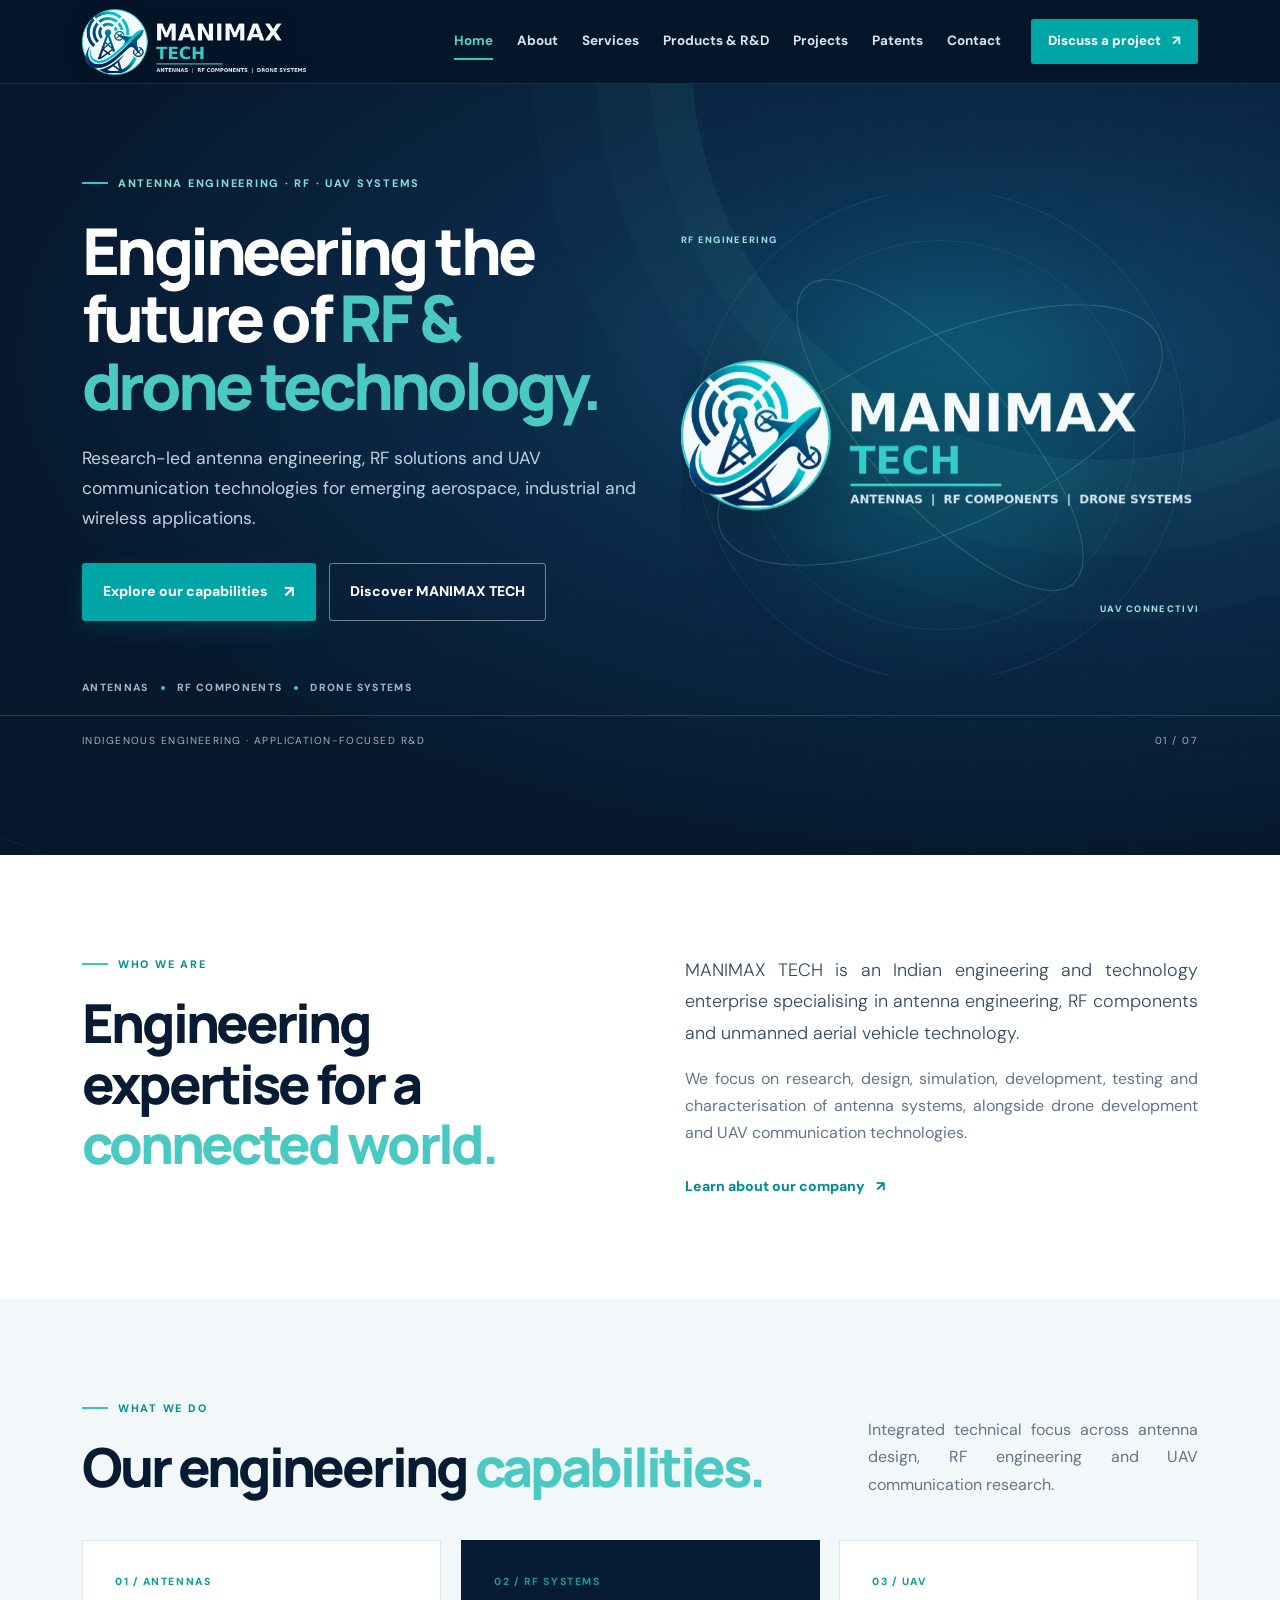
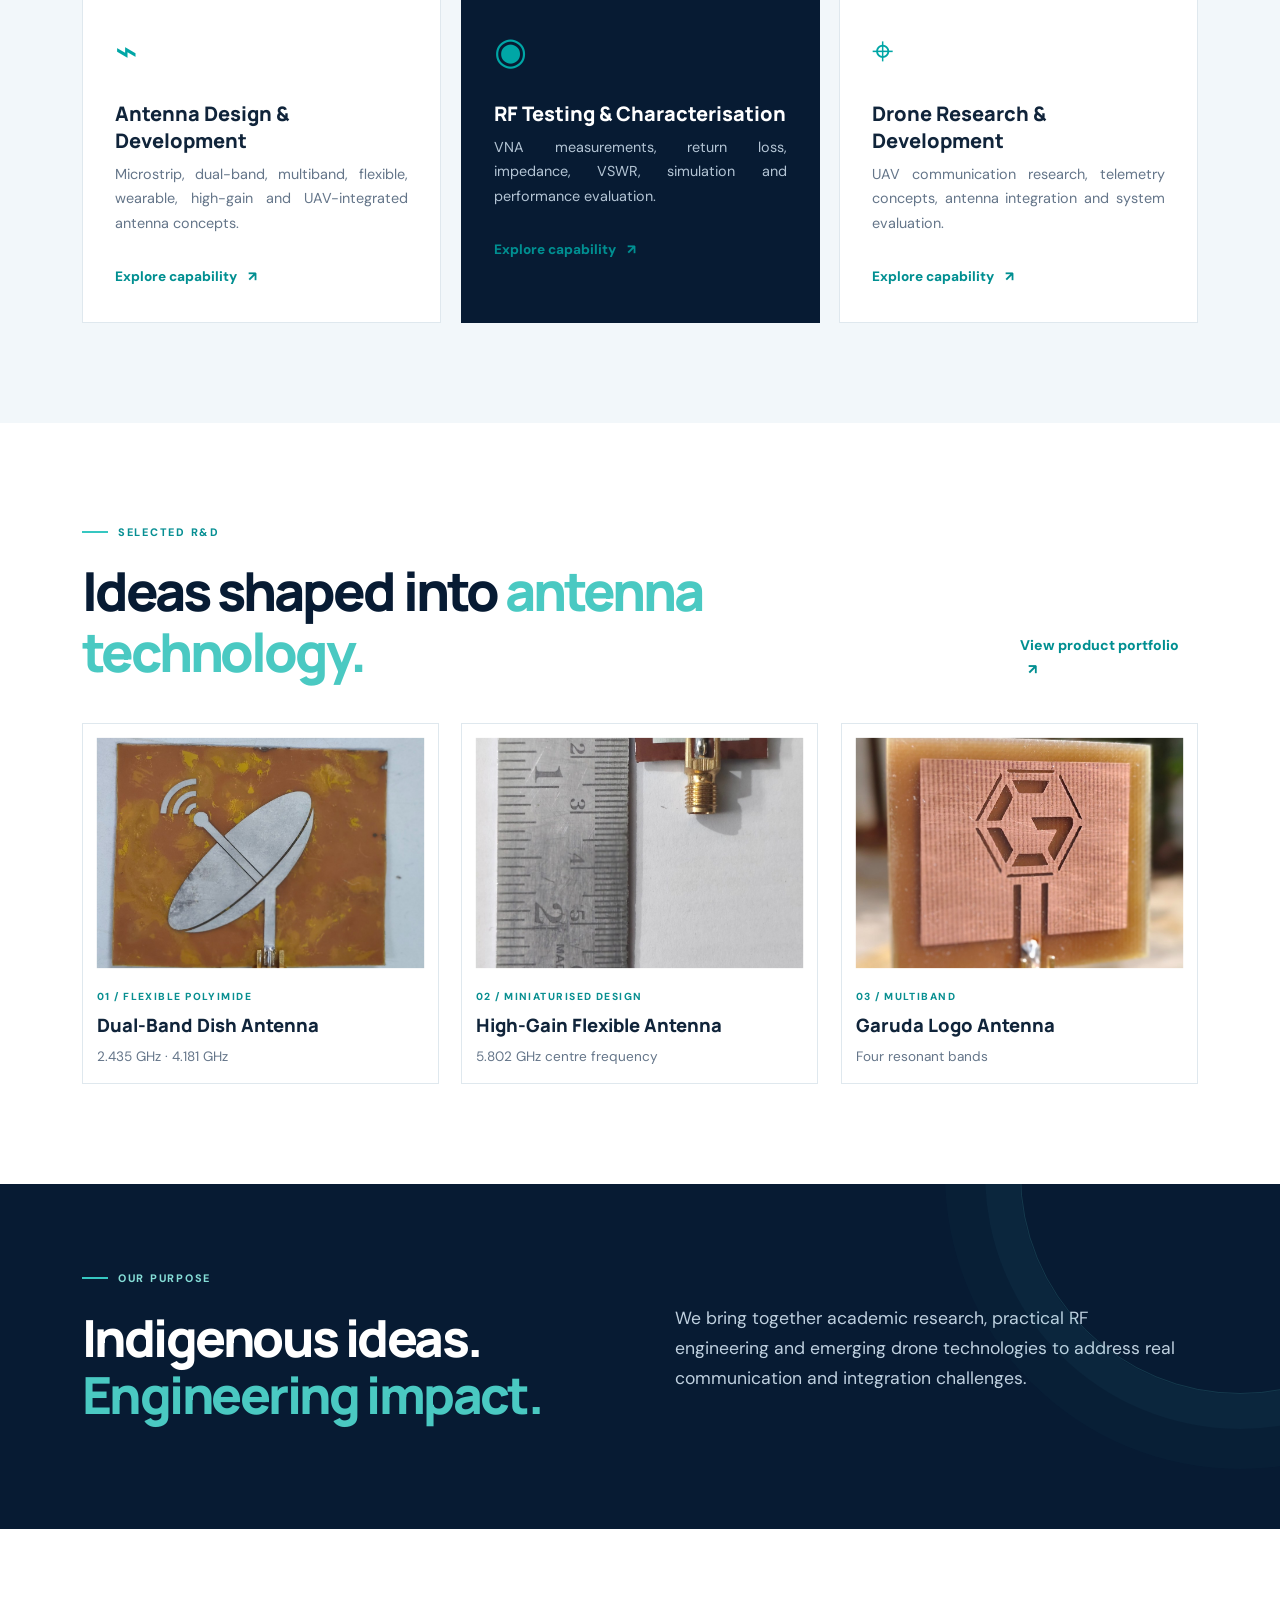
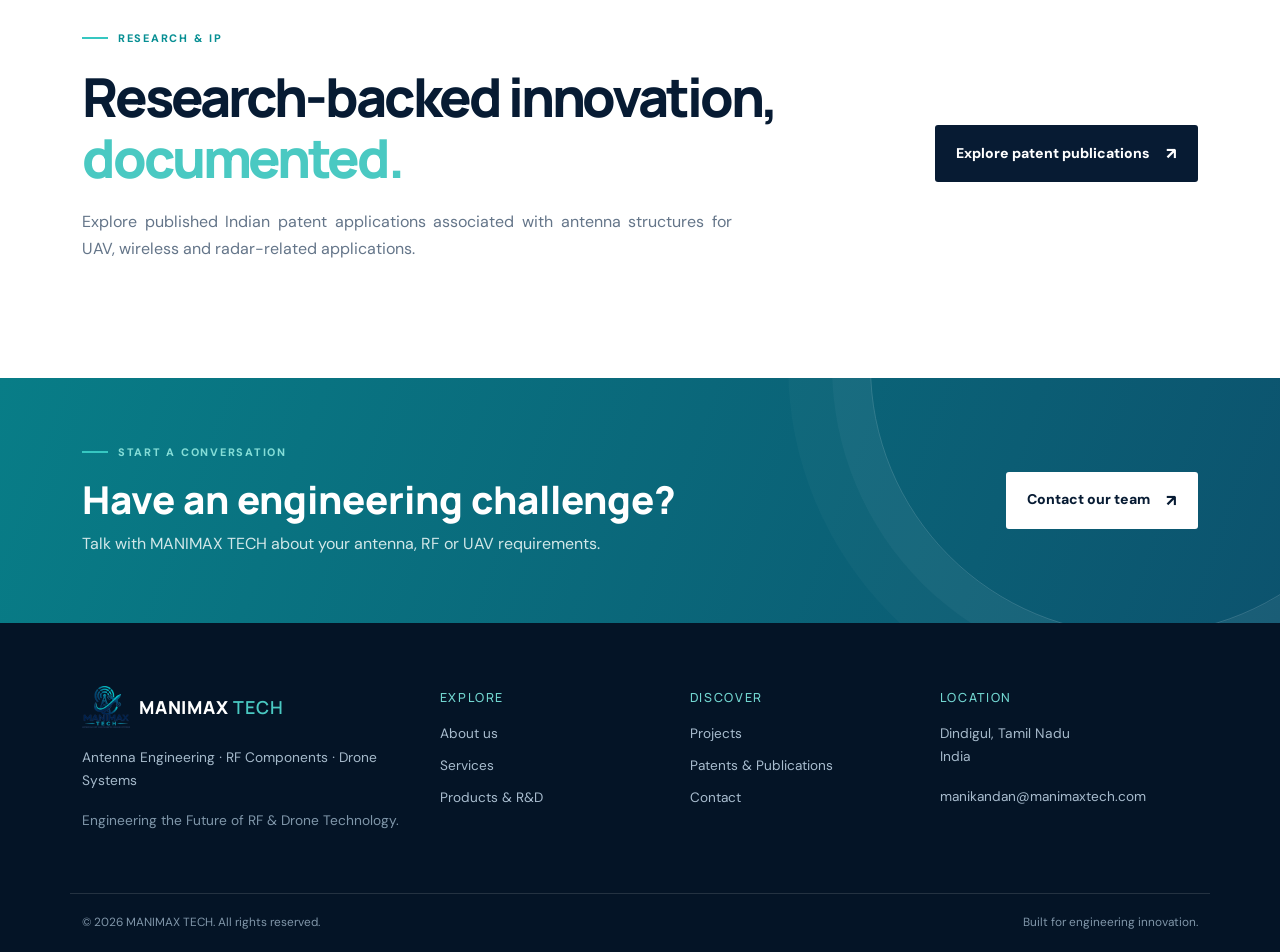
==== index.html @ c977637d "Add files via upload" ====
<!DOCTYPE html>
<html lang="en"><head><meta charset="utf-8"/><meta content="width=device-width, initial-scale=1" name="viewport"/><meta content="MANIMAX TECH — Antenna Engineering, RF Components and Drone Systems." name="description"/><meta content="#071b33" name="theme-color"/><title>Antenna, RF &amp; Drone Engineering | MANIMAX TECH</title><link href="https://fonts.googleapis.com" rel="preconnect"/><link crossorigin="" href="https://fonts.gstatic.com" rel="preconnect"/><link href="https://fonts.googleapis.com/css2?family=DM+Sans:wght@400;500;600;700&amp;family=Manrope:wght@400;500;600;700;800&amp;display=swap" rel="stylesheet"/><link href="https://cdn.jsdelivr.net/npm/bootstrap@5.3.3/dist/css/bootstrap.min.css" rel="stylesheet"/><link href="assets/css/style.css" rel="stylesheet"/><link href="assets/css/responsive.css" rel="stylesheet"/><link href="assets/css/home-animations.css" rel="stylesheet"/><link href="assets/css/motion.css" rel="stylesheet"/><link href="assets/css/stability-fix.css" rel="stylesheet"/><link href="assets/css/final-polish.css" rel="stylesheet"/><link href="assets/css/pro-transitions.css" rel="stylesheet"/><link href="assets/favicon.ico" rel="icon" sizes="any"/><link href="assets/favicon-32.png" rel="icon" sizes="32x32" type="image/png"/><link href="assets/favicon-16.png" rel="icon" sizes="16x16" type="image/png"/><link href="assets/apple-touch-icon.png" rel="apple-touch-icon"/></head><body><a class="skip-link" href="#main">Skip to content</a><header class="site-header"><div class="container nav-wrap"><a aria-label="MANIMAX TECH home" class="brand" href="index.html"><img alt="MANIMAX TECH — Antennas, RF Components and Drone Systems" src="assets/images/manimax-wordmark-light.png"/></a><button aria-controls="main-navigation" aria-expanded="false" aria-label="Toggle navigation" class="menu-toggle" type="button"><span></span><span></span><span></span></button><nav aria-label="Main navigation" class="main-nav" id="main-navigation"><ul><li><a class="nav-link active" href="index.html">Home</a></li><li><a class="nav-link" href="about.html">About</a></li><li><a class="nav-link" href="services.html">Services</a></li><li><a class="nav-link" href="products.html">Products &amp; R&amp;D</a></li><li><a class="nav-link" href="projects.html">Projects</a></li><li><a class="nav-link" href="patents.html">Patents</a></li><li><a class="nav-link" href="contact.html">Contact</a></li></ul><a class="nav-cta" href="contact.html">Discuss a project <span>↗</span></a></nav></div></header><main id="main"><section class="hero"><div class="hero-pattern"></div><div class="container hero-grid"><div class="hero-copy"><div class="eyebrow"><span></span> ANTENNA ENGINEERING · RF · UAV SYSTEMS</div><h1>Engineering the future of <em>RF &amp; drone technology.</em></h1><p>Research-led antenna engineering, RF solutions and UAV communication technologies for emerging aerospace, industrial and wireless applications.</p><div class="hero-actions"><a class="button button-primary" href="services.html">Explore our capabilities <b>↗</b></a><a class="button button-outline" href="about.html">Discover MANIMAX TECH</a></div><div class="hero-tags"><span>ANTENNAS</span><i></i><span>RF COMPONENTS</span><i></i><span>DRONE SYSTEMS</span></div></div><div class="hero-visual"><div class="visual-glow"></div><img alt="MANIMAX TECH logo with antenna and drone emblem and readable company name" class="hero-logo" src="assets/images/manimax-wordmark-light.png"/><div class="orbit orbit-a"></div><div class="orbit orbit-b"></div><span class="visual-label label-a">RF ENGINEERING</span><span class="visual-label label-b">UAV CONNECTIVITY</span></div></div><div class="hero-bottom"><div class="container"><span>INDIGENOUS ENGINEERING · APPLICATION-FOCUSED R&amp;D</span><span>01 / 07</span></div></div></section>
<section class="intro-section section"><div class="container intro-grid"><div><div class="eyebrow eyebrow-dark"><span></span> WHO WE ARE</div><h2>Engineering expertise for a <em>connected world.</em></h2></div><div><p class="lead">MANIMAX TECH is an Indian engineering and technology enterprise specialising in antenna engineering, RF components and unmanned aerial vehicle technology.</p><p>We focus on research, design, simulation, development, testing and characterisation of antenna systems, alongside drone development and UAV communication technologies.</p><a class="text-link" href="about.html">Learn about our company <b>↗</b></a></div></div></section>
<section class="capabilities section section-soft"><div class="container"><div class="section-heading"><div><div class="eyebrow eyebrow-dark"><span></span> WHAT WE DO</div><h2>Our engineering <em>capabilities.</em></h2></div><p>Integrated technical focus across antenna design, RF engineering and UAV communication research.</p></div><div class="cap-grid"><article class="cap-card"><div class="cap-number">01 / ANTENNAS</div><div class="cap-icon">⌁</div><h3>Antenna Design &amp; Development</h3><p>Microstrip, dual-band, multiband, flexible, wearable, high-gain and UAV-integrated antenna concepts.</p><a href="services.html#antenna">Explore capability <b>↗</b></a></article><article class="cap-card cap-featured"><div class="cap-number">02 / RF SYSTEMS</div><div class="cap-icon">◉</div><h3>RF Testing &amp; Characterisation</h3><p>VNA measurements, return loss, impedance, VSWR, simulation and performance evaluation.</p><a href="services.html#testing">Explore capability <b>↗</b></a></article><article class="cap-card"><div class="cap-number">03 / UAV</div><div class="cap-icon">⌖</div><h3>Drone Research &amp; Development</h3><p>UAV communication research, telemetry concepts, antenna integration and system evaluation.</p><a href="services.html#uav">Explore capability <b>↗</b></a></article></div></div></section>
<section class="featured-products section"><div class="container"><div class="section-heading"><div><div class="eyebrow eyebrow-dark"><span></span> SELECTED R&amp;D</div><h2>Ideas shaped into <em>antenna technology.</em></h2></div><a class="text-link" href="products.html">View product portfolio <b>↗</b></a></div><div class="product-preview-grid"><a class="preview-card" href="products.html#dish"><img alt="Flexible dual-band dish-shaped antenna prototype" src="assets/images/dish-prototype.jpg"/><span>01 / FLEXIBLE POLYIMIDE</span><h3>Dual-Band Dish Antenna</h3><p>2.435 GHz · 4.181 GHz</p></a><a class="preview-card" href="products.html#highgain"><img alt="High-gain flexible antenna prototype" src="assets/images/highgain-front.jpg"/><span>02 / MINIATURISED DESIGN</span><h3>High-Gain Flexible Antenna</h3><p>5.802 GHz centre frequency</p></a><a class="preview-card" href="products.html#garuda"><img alt="Multiband Garuda logo antenna prototype" src="assets/images/garuda-front.jpg"/><span>03 / MULTIBAND</span><h3>Garuda Logo Antenna</h3><p>Four resonant bands</p></a></div></div></section>
<section class="statement-section"><div class="container statement-grid"><div><div class="eyebrow"><span></span> OUR PURPOSE</div><h2>Indigenous ideas.<br/><em>Engineering impact.</em></h2></div><p>We bring together academic research, practical RF engineering and emerging drone technologies to address real communication and integration challenges.</p></div></section>
<section class="patent-strip section"><div class="container patent-strip-inner"><div><div class="eyebrow eyebrow-dark"><span></span> RESEARCH &amp; IP</div><h2>Research-backed innovation, <em>documented.</em></h2><p>Explore published Indian patent applications associated with antenna structures for UAV, wireless and radar-related applications.</p></div><a class="button button-dark" href="patents.html">Explore patent publications <b>↗</b></a></div></section>
<section class="cta-section"><div class="container cta-inner"><div><div class="eyebrow"><span></span> START A CONVERSATION</div><h2>Have an engineering challenge?</h2><p>Talk with MANIMAX TECH about your antenna, RF or UAV requirements.</p></div><a class="button button-light" href="contact.html">Contact our team <b>↗</b></a></div></section></main><footer class="footer"><div class="container footer-grid"><div><a class="brand footer-brand" href="index.html"><img alt="" src="assets/images/brand-logo.png"/><span>MANIMAX <b>TECH</b></span></a><p>Antenna Engineering <i>·</i> RF Components <i>·</i> Drone Systems</p><p class="muted">Engineering the Future of RF &amp; Drone Technology.</p></div><div><h4>Explore</h4><a href="about.html">About us</a><a href="services.html">Services</a><a href="products.html">Products &amp; R&amp;D</a></div><div><h4>Discover</h4><a href="projects.html">Projects</a><a href="patents.html">Patents &amp; Publications</a><a href="contact.html">Contact</a></div><div><h4>Location</h4><p>Dindigul, Tamil Nadu<br/>India</p><a href="mailto:manikandan@manimaxtech.com">manikandan@manimaxtech.com</a></div></div><div class="container footer-bottom"><span>© <span id="year"></span> MANIMAX TECH. All rights reserved.</span><span>Built for engineering innovation.</span></div></footer><script src="https://cdn.jsdelivr.net/npm/bootstrap@5.3.3/dist/js/bootstrap.bundle.min.js"></script><script src="assets/js/main.js"></script></body></html>
---- assets/css/style.css ----
:root{--navy:#071b33;--navy2:#0c2b4a;--teal:#00a6a6;--teal2:#36c7c1;--ink:#10243a;--muted:#647589;--soft:#f2f7fa;--line:#dfe8ee;--white:#fff}*{box-sizing:border-box}html{scroll-behavior:smooth;scroll-padding-top:95px}body{margin:0;font-family:'DM Sans',sans-serif;color:var(--ink);line-height:1.7}h1,h2,h3,h4,.brand{font-family:Manrope,sans-serif}a{text-decoration:none;color:inherit}.container{width:min(1160px,calc(100% - 44px));margin:auto}.skip-link{position:absolute;left:-999px;top:10px;background:white;padding:10px;z-index:1000}.skip-link:focus{left:10px}.site-header{height:84px;position:absolute;top:0;left:0;right:0;z-index:100;background:rgba(5,22,42,.22);border-bottom:1px solid #ffffff1c;backdrop-filter:blur(14px)}.nav-wrap{height:100%;display:flex;align-items:center;justify-content:space-between}.brand{display:flex;align-items:center;gap:9px;color:#fff;font-weight:800;letter-spacing:.045em;font-size:1.12rem}.brand img{width:48px;height:48px;object-fit:contain}.brand b{color:#4ac9c2;font-weight:600}.main-nav{display:flex;align-items:center;gap:20px}.main-nav ul{list-style:none;display:flex;gap:4px;margin:0;padding:0}.nav-link{display:block;color:#d8e5ee;font-size:.84rem;font-weight:700;padding:12px 10px;transition:.2s}.nav-link:hover,.nav-link.active{color:#57d2cb}.nav-cta{padding:11px 17px;background:var(--teal);color:white;font-size:.83rem;font-weight:800;border-radius:3px}.nav-cta span{padding-left:8px}.menu-toggle{display:none;background:none;border:0;padding:8px}.menu-toggle span{display:block;width:25px;height:2px;background:#fff;margin:5px}.hero{position:relative;overflow:hidden;background:radial-gradient(ellipse at 78% 42%,#12476a 0,#0b2a49 35%,#06182d 73%);color:white;min-height:750px;padding:155px 0 90px}.hero-pattern{position:absolute;inset:0;opacity:.12;background-image:linear-gradient(#7dd8d222 1px,transparent 1px),linear-gradient(90deg,#7dd8d222 1px,transparent 1px);background-size:54px 54px;mask-image:linear-gradient(90deg,transparent,#000)}.hero-grid{position:relative;display:grid;grid-template-columns:1.1fr .9fr;align-items:center;gap:30px;min-height:500px}.eyebrow{display:flex;align-items:center;gap:10px;color:#85ddd7;font-size:.68rem;font-weight:800;letter-spacing:.16em;text-transform:uppercase}.eyebrow>span{width:26px;height:2px;background:var(--teal2);display:inline-block}.eyebrow-dark{color:#078f93}.hero h1{font-size:clamp(3.1rem,5.7vw,5.35rem);line-height:1.05;letter-spacing:-.06em;font-weight:800;margin:25px 0;max-width:720px}.hero h1 em,.section h2 em,.page-hero h1 em,.statement-section h2 em{font-style:normal;color:#4ac9c2}.hero-copy>p{font-size:1.1rem;color:#c0d0df;max-width:590px}.hero-actions{display:flex;gap:13px;flex-wrap:wrap;margin-top:30px}.button{display:inline-flex;align-items:center;gap:16px;justify-content:center;padding:14px 20px;border-radius:3px;font-weight:800;font-size:.88rem;border:1px solid transparent;transition:.2s}.button b{font-size:1rem}.button-primary{background:var(--teal);color:#fff}.button-primary:hover{background:#00898f}.button-outline{border-color:#ffffff70;color:white}.button-outline:hover{background:#ffffff12}.hero-tags{display:flex;align-items:center;gap:12px;margin-top:58px;color:#9fb5c8;font-size:.65rem;letter-spacing:.13em;font-weight:800}.hero-tags i{width:4px;height:4px;background:var(--teal2);border-radius:50%}.hero-visual{position:relative;min-height:440px;display:grid;place-items:center}.hero-logo{position:relative;z-index:2;width:min(430px,100%);max-height:420px;object-fit:contain;filter:drop-shadow(0 15px 35px #00101d88)}.visual-glow{position:absolute;width:330px;height:330px;border-radius:50%;background:#00a6a633;filter:blur(55px)}.orbit{position:absolute;border:1px solid #7be1d344;border-radius:50%;transform:rotate(-24deg)}.orbit-a{width:480px;height:190px}.orbit-b{width:400px;height:140px;transform:rotate(48deg)}.visual-label{position:absolute;z-index:3;color:#9ce4df;font-size:.58rem;letter-spacing:.14em;font-weight:800}.label-a{top:8%;left:0}.label-b{right:-3%;bottom:12%}.hero-bottom{position:absolute;bottom:0;left:0;right:0;border-top:1px solid #ffffff26;padding:16px 0;color:#9db2c6;font-size:.64rem;letter-spacing:.14em}.hero-bottom .container{display:flex;justify-content:space-between}.section{padding:100px 0}.section-soft{background:var(--soft)}.intro-grid,.two-col{display:grid;grid-template-columns:1fr 1fr;gap:90px;align-items:start}.section h2,.page-hero h1{font:800 clamp(2.2rem,4.2vw,3.65rem)/1.12 Manrope;letter-spacing:-.055em;color:var(--navy);margin:20px 0}.section p{color:var(--muted)}.section .lead{font-size:1.12rem;line-height:1.75;color:#334a60}.text-link{display:inline-block;color:#008f91;font-weight:800;font-size:.88rem;margin-top:12px}.text-link b{padding-left:8px}.section-heading{display:flex;align-items:end;justify-content:space-between;gap:30px;margin-bottom:42px}.section-heading h2{margin-bottom:0}.section-heading>p{max-width:330px;margin:0}.cap-grid{display:grid;grid-template-columns:repeat(3,1fr);gap:20px}.cap-card{background:#fff;border:1px solid var(--line);padding:32px;min-height:330px;transition:.25s}.cap-card:hover,.preview-card:hover{transform:translateY(-5px);box-shadow:0 18px 40px #0b294414}.cap-featured{background:var(--navy);border-color:var(--navy);color:white}.cap-number{font-size:.65rem;letter-spacing:.15em;color:#119b9c;font-weight:800}.cap-icon{font-size:2.4rem;color:var(--teal);margin:28px 0 16px}.cap-card h3{font:800 1.25rem Manrope}.cap-card p{font-size:.9rem;color:var(--muted)}.cap-featured p{color:#b4c5d5}.cap-card a{display:inline-block;color:#008f91;font-size:.85rem;font-weight:800;margin-top:14px}.cap-card a b{padding-left:8px}.product-preview-grid{display:grid;grid-template-columns:repeat(3,1fr);gap:22px}.preview-card{display:block;border:1px solid var(--line);padding:14px;transition:.25s;background:#fff}.preview-card img{width:100%;height:230px;object-fit:cover;background:#edf2f5}.preview-card span,.project-card span{display:block;color:#098f91;font-size:.64rem;letter-spacing:.14em;font-weight:800;margin-top:20px}.preview-card h3{font:800 1.15rem Manrope;margin:7px 0}.preview-card p{font-size:.85rem;margin:0}.statement-section{padding:85px 0;background:var(--navy);color:white}.statement-grid{display:grid;grid-template-columns:1fr 1fr;gap:70px;align-items:center}.statement-section h2{font:800 clamp(2.5rem,4vw,3.8rem)/1.1 Manrope;letter-spacing:-.05em;margin:22px 0}.statement-grid>p{font-size:1.1rem;color:#bfd0df;max-width:500px}.patent-strip-inner{display:flex;align-items:center;justify-content:space-between;gap:40px}.patent-strip h2{max-width:700px}.patent-strip p{max-width:650px}.button-dark{background:var(--navy);color:white;white-space:nowrap}.button-dark:hover{background:#123c5c}.cta-section{background:linear-gradient(110deg,#087d87,#0c536e);color:white;padding:65px 0}.cta-inner{display:flex;justify-content:space-between;align-items:center;gap:30px}.cta-inner h2{font:800 clamp(1.8rem,3vw,2.8rem) Manrope;margin:12px 0 4px}.cta-inner p{color:#d1e7e8;margin:0}.button-light{background:#fff;color:var(--navy);white-space:nowrap}.page-hero{position:relative;overflow:hidden;background:radial-gradient(ellipse at 82% 40%,#12476a,#071b33 67%);color:white;padding:170px 0 90px;min-height:370px}.page-hero h1{color:white;font-size:clamp(2.8rem,5vw,4.5rem);max-width:850px}.page-hero h1 em{color:#4ac9c2}.page-hero p{color:#c1d0de;max-width:650px;font-size:1.08rem}.page-hero-orbit{position:absolute;width:420px;height:420px;border:1px solid #70d8d322;border-radius:50%;right:-90px;top:30px;box-shadow:0 0 0 40px #70d8d30a,0 0 0 90px #70d8d308}.info-pills,.credential-tags,.tag-list{display:flex;flex-wrap:wrap;gap:9px;margin-top:22px}.info-pills span,.credential-tags span,.tag-list span{border:1px solid var(--line);padding:7px 11px;font-size:.75rem;color:#40576c;background:#fff}.vision-grid{display:grid;grid-template-columns:1fr 1fr;gap:70px}.vision-grid article{padding:35px;background:white;border:1px solid var(--line)}.vision-grid h3{font:700 1.35rem/1.5 Manrope;color:var(--navy);margin-top:22px}.check-list{padding-left:20px;color:var(--muted)}.check-list li{padding:7px 0}.founder-grid{display:grid;grid-template-columns:.75fr 1.25fr;gap:70px;align-items:start}.founder-photo-wrap{position:relative;background:#eaf1f5;padding:18px}.founder-photo-wrap img{display:block;width:100%;height:470px;object-fit:cover;object-position:center top}.founder-photo-wrap>span{position:absolute;bottom:32px;left:32px;background:var(--teal);color:white;padding:9px 13px;font-size:.63rem;letter-spacing:.13em;font-weight:800}.founder-section h2{margin:16px 0 5px}.founder-role{color:#078f91!important;font-weight:700;font-size:.85rem}.credential-tags span{background:var(--soft)}.market-grid{display:grid;grid-template-columns:repeat(3,1fr);gap:12px;margin-top:35px}.market-grid span{background:white;border:1px solid var(--line);padding:18px;font-weight:700;color:var(--navy)}.service-detail-list{display:grid;gap:0}.service-detail{display:grid;grid-template-columns:90px 1fr;gap:30px;padding:50px 0;border-bottom:1px solid var(--line);scroll-margin-top:100px}.service-detail:first-child{padding-top:0}.service-detail-no{font:800 2.4rem Manrope;color:#11a2a1}.service-detail h2{margin:14px 0}.service-detail p{max-width:780px}.disclaimer{color:#8795a3;font-size:.8rem}.portfolio-note,.legal-note{padding:20px 24px;border-left:3px solid var(--teal);background:var(--soft);margin-bottom:45px;color:#40566b}.portfolio-note p{margin:5px 0 0}.product-detail{display:grid;grid-template-columns:.9fr 1.1fr;gap:65px;align-items:center;padding:55px 0;border-bottom:1px solid var(--line);scroll-margin-top:100px}.product-detail:first-of-type{padding-top:0}.product-detail.reverse .product-image{order:2}.product-image{position:relative;background:#eef3f5;padding:18px}.product-image>img{display:block;width:100%;height:390px;object-fit:cover}.image-stack{display:grid;grid-template-columns:1fr 1fr;gap:8px}.image-stack img{width:100%;height:390px;object-fit:cover}.image-caption{position:absolute;bottom:28px;left:28px;background:var(--navy);color:white;padding:8px 12px;font-size:.6rem;letter-spacing:.13em;font-weight:800}.product-copy h2{margin:15px 0}.product-copy>p{color:var(--muted)}.spec-grid{display:grid;grid-template-columns:repeat(2,1fr);gap:0;border-top:1px solid var(--line);margin-top:25px}.spec-grid div{padding:13px 12px 13px 0;border-bottom:1px solid var(--line)}.spec-grid strong,.spec-grid span{display:block}.spec-grid strong{font:800 1.02rem Manrope;color:var(--navy)}.spec-grid span{font-size:.74rem;color:var(--muted)}.product-footnote{font-size:.8rem;margin-top:15px}.gallery-grid{display:grid;grid-template-columns:repeat(4,1fr);gap:14px}.gallery-grid img{width:100%;height:240px;object-fit:cover;background:#e9eff2}.project-grid{display:grid;grid-template-columns:1fr 1fr;gap:22px}.project-card{background:white;border:1px solid var(--line)}.project-card>img{width:100%;height:270px;object-fit:cover;background:#eef3f5}.project-card>div{padding:25px}.project-card h2{font-size:1.4rem;margin:8px 0}.project-card p{font-size:.9rem}.project-card a{color:#008f91;font-weight:800;font-size:.85rem}.project-wide{grid-column:span 2;display:grid;grid-template-columns:1.05fr .95fr}.project-wide>img{height:100%;min-height:310px}.patent-list{display:grid;gap:18px}.patent-card{padding:30px;border:1px solid var(--line);background:white}.patent-meta{display:flex;justify-content:space-between;gap:15px;color:#0b9698;font-size:.65rem;font-weight:800;letter-spacing:.1em}.patent-card h2{font:800 1.45rem/1.35 Manrope;margin:20px 0 12px}.patent-number{font-size:.9rem;color:#647589}.patent-number strong{color:var(--navy)}.patent-card p{color:var(--muted)}.contact-grid{display:grid;grid-template-columns:.85fr 1.15fr;gap:70px;align-items:start}.contact-info{margin-top:35px;display:grid;gap:24px}.contact-info>div{display:flex;gap:15px;align-items:flex-start}.contact-icon{display:grid;place-items:center;width:42px;height:42px;background:#e5f5f4;color:#078f91;font-size:1.25rem}.contact-info b{color:var(--navy)}.contact-info p{margin:3px 0}.contact-info small{font-size:.75rem;color:#8997a4}.contact-form{padding:35px;border:1px solid var(--line);box-shadow:0 15px 45px #0b29440b}.contact-form h3{font:800 1.45rem Manrope;margin:0 0 5px}.contact-form>p{font-size:.83rem;margin-bottom:24px}.contact-form label{display:block;font-size:.8rem;font-weight:800;margin:14px 0 6px}.contact-form input,.contact-form select,.contact-form textarea{width:100%;border:1px solid #d8e2e9;border-radius:2px;padding:12px;font:inherit;color:var(--ink);background:#fff}.contact-form input:focus,.contact-form select:focus,.contact-form textarea:focus{outline:2px solid #00a6a633;border-color:var(--teal)}.contact-form button{margin-top:18px;cursor:pointer}.form-status{font-size:.75rem;color:#7d8c9a;margin-top:13px}.footer{background:#041426;color:#fff;padding:60px 0 20px}.footer-grid{display:grid;grid-template-columns:1.5fr 1fr 1fr 1.2fr;gap:35px}.footer-brand{margin-bottom:15px}.footer-grid p{color:#a6bacb;font-size:.86rem}.footer-grid .muted{color:#8097aa}.footer-grid h4{font-size:.78rem;text-transform:uppercase;letter-spacing:.13em;color:#72d6d0;margin:8px 0 16px}.footer-grid>div>a:not(.brand){display:block;color:#a9bdcf;font-size:.85rem;margin:9px 0}.footer-grid a:hover{color:#5bd1ca}.footer-bottom{border-top:1px solid #ffffff20;margin-top:45px;padding-top:18px;display:flex;justify-content:space-between;gap:15px;color:#8096a9;font-size:.74rem}
@media(max-width:1050px){.main-nav{gap:8px}.nav-link{padding:10px 7px;font-size:.77rem}.nav-cta{padding:10px}.hero-grid{grid-template-columns:1fr .8fr}.hero-logo{width:340px}.product-detail{gap:35px}}
@media(max-width:850px){.site-header{height:75px;background:#061a30}.menu-toggle{display:block}.main-nav{display:none;position:absolute;top:75px;left:0;right:0;background:#061a30;padding:15px 22px 22px;align-items:stretch;flex-direction:column}.main-nav.is-open{display:flex}.main-nav ul{display:flex;flex-direction:column}.nav-link{padding:10px 0;font-size:.9rem}.nav-cta{text-align:center}.hero{padding-top:125px}.hero-grid{grid-template-columns:1fr;min-height:auto}.hero-visual{min-height:340px}.hero-logo{width:300px;max-height:310px}.hero h1{font-size:clamp(2.8rem,8vw,4.4rem)}.intro-grid,.two-col,.statement-grid,.vision-grid,.founder-grid,.contact-grid{grid-template-columns:1fr;gap:35px}.cap-grid{grid-template-columns:1fr 1fr}.cap-card:last-child{grid-column:span 2}.product-detail{grid-template-columns:1fr;gap:30px}.product-detail.reverse .product-image{order:0}.product-image>img,.image-stack img{height:340px}.gallery-grid{grid-template-columns:1fr 1fr}.footer-grid{grid-template-columns:1fr 1fr}.section-heading{align-items:flex-start;flex-direction:column}.patent-strip-inner,.cta-inner{align-items:flex-start;flex-direction:column}.market-grid{grid-template-columns:1fr 1fr}}
@media(max-width:560px){.container{width:min(100% - 32px,1160px)}.section{padding:70px 0}.hero{min-height:0;padding:125px 0 65px}.hero h1{font-size:2.8rem}.hero-visual{min-height:280px}.hero-logo{width:245px}.orbit-a{width:300px}.orbit-b{width:260px}.hero-tags{font-size:.52rem;gap:7px;margin-top:38px}.hero-bottom{font-size:.52rem}.hero-bottom .container span:last-child{display:none}.cap-grid,.product-preview-grid,.project-grid{grid-template-columns:1fr}.cap-card:last-child,.project-wide{grid-column:auto}.project-wide{display:block}.project-wide>img{height:250px;min-height:0}.project-card>img{height:230px}.product-image>img,.image-stack img{height:260px}.service-detail{grid-template-columns:45px 1fr;gap:15px;padding:35px 0}.service-detail-no{font-size:1.8rem}.gallery-grid{gap:8px}.gallery-grid img{height:170px}.market-grid,.footer-grid{grid-template-columns:1fr 1fr}.founder-photo-wrap img{height:380px}.spec-grid strong{font-size:.9rem}.patent-meta{flex-direction:column}.patent-card{padding:22px}.footer-bottom{display:block}.footer-bottom span{display:block;margin-top:7px}}
---- assets/css/responsive.css ----
/* ============================================================
   MANIMAX TECH — RESPONSIVE SYSTEM (desktop / tablet / phone)
   Loaded after style.css so these layout rules take precedence.
   ============================================================ */

:root { --mt-header-height: 84px; }
html { width:100%; max-width:100%; overflow-x:clip; }
body { width:100%; max-width:100%; min-width:320px; overflow-x:clip; }
img, video, iframe { max-width:100%; }
.container { min-width:0; }

/* Header baseline */
.site-header { position:fixed; inset:0 0 auto 0; width:100%; z-index:3000; }
.site-header .nav-wrap { position:relative; min-width:0; }
.menu-toggle { display:none; flex:0 0 44px; align-items:center; justify-content:center; flex-direction:column; width:44px; height:44px; border:1px solid rgba(255,255,255,.25); border-radius:6px; background:transparent; cursor:pointer; padding:7px; }
.menu-toggle span { display:block; width:23px; height:2px; margin:3px 0; border-radius:2px; background:#fff; transition:transform .22s ease, opacity .18s ease; }

/* Avoid the desktop nav becoming cramped before the mobile breakpoint. */
@media (max-width: 1100px) {
  :root { --mt-header-height: 76px; }
  .site-header { height:var(--mt-header-height); }
  .site-header .nav-wrap { height:var(--mt-header-height); }
  .menu-toggle { display:flex !important; position:relative; z-index:3002; }
  .site-header .main-nav {
    display:none !important;
    position:absolute !important;
    top:var(--mt-header-height) !important;
    left:calc(-1 * max(22px, (100vw - 1160px)/2)) !important;
    right:auto !important;
    width:100vw !important;
    max-width:100vw !important;
    max-height:calc(100dvh - var(--mt-header-height));
    overflow-y:auto;
    overscroll-behavior:contain;
    padding:14px max(22px, calc((100vw - 1160px)/2)) 22px !important;
    margin:0 !important;
    background:#071b33 !important;
    border-top:1px solid rgba(255,255,255,.12);
    box-shadow:0 18px 35px rgba(0,10,25,.28);
    flex-direction:column !important;
    align-items:stretch !important;
    gap:10px !important;
    z-index:3001;
  }
  .site-header .main-nav.is-open { display:flex !important; }
  .site-header .main-nav ul { display:flex !important; flex-direction:column !important; align-items:stretch; width:100%; gap:0 !important; margin:0; padding:0; }
  .site-header .main-nav ul li { display:block; width:100%; }
  .site-header .main-nav ul li .nav-link { display:block; width:100%; padding:12px 4px !important; font-size:.94rem !important; border-bottom:1px solid rgba(255,255,255,.09); }
  .site-header .main-nav .nav-link::after { left:4px; right:auto; width:34px; bottom:4px; }
  .site-header .main-nav .nav-cta { display:block; width:100%; text-align:center; margin-top:5px; }
  .menu-toggle[aria-expanded="true"] span:nth-child(1) { transform:translateY(8px) rotate(45deg); }
  .menu-toggle[aria-expanded="true"] span:nth-child(2) { opacity:0; }
  .menu-toggle[aria-expanded="true"] span:nth-child(3) { transform:translateY(-8px) rotate(-45deg); }

  .hero { padding-top:125px; min-height:0; }
  .hero-grid { grid-template-columns:minmax(0,1fr); min-height:0; gap:24px; }
  .hero-copy, .hero-visual { min-width:0; }
  .hero-visual { min-height:340px; }
  .hero-logo { width:min(310px,78vw); max-height:310px; }
  .orbit-a { width:min(440px,90vw); }
  .orbit-b { width:min(360px,78vw); }
  .hero h1 { font-size:clamp(2.65rem,7vw,4.2rem); }
  .intro-grid, .two-col, .statement-grid, .vision-grid, .founder-grid, .contact-grid { grid-template-columns:minmax(0,1fr); gap:30px; }
  .two-col > *, .vision-grid > *, .founder-grid > *, .contact-grid > * { min-width:0; }
  .founder-grid { gap:32px; }
  .founder-photo-wrap { width:min(100%,520px); margin-inline:auto; }
  .founder-photo-wrap img { width:100%; height:auto; max-height:560px; aspect-ratio:4/5; object-fit:cover; }
  .cap-grid, .product-preview-grid { grid-template-columns:repeat(2,minmax(0,1fr)); }
  .cap-card:last-child { grid-column:auto; }
  .project-grid { grid-template-columns:repeat(2,minmax(0,1fr)); }
  .project-wide { grid-column:1/-1; }
  .product-detail { grid-template-columns:minmax(0,1fr); gap:28px; }
  .product-detail.reverse .product-image { order:0; }
  .product-image > img, .image-stack img { height:auto; max-height:390px; }
  .gallery-grid { grid-template-columns:repeat(2,minmax(0,1fr)); }
  .service-detail { grid-template-columns:60px minmax(0,1fr); gap:20px; }
  .section-heading { align-items:flex-start; flex-direction:column; gap:12px; }
  .patent-strip-inner, .cta-inner { align-items:flex-start; flex-direction:column; gap:20px; }
  .footer-grid { grid-template-columns:repeat(2,minmax(0,1fr)); gap:25px; }
}

@media (max-width: 600px) {
  :root { --mt-header-height:72px; }
  .site-header { height:var(--mt-header-height); }
  .site-header .nav-wrap { height:var(--mt-header-height); }
  .site-header .main-nav { top:var(--mt-header-height) !important; max-height:calc(100dvh - var(--mt-header-height)); }
  .container { width:calc(100% - 32px); max-width:100%; }
  .section { padding:58px 0; }
  .page-hero { min-height:0; padding:125px 0 58px; }
  .page-hero h1 { font-size:clamp(2.05rem,9vw,2.85rem); line-height:1.13; overflow-wrap:anywhere; }
  .page-hero p { font-size:.98rem; }
  .hero { padding:112px 0 62px; }
  .hero h1 { font-size:clamp(2.15rem,9vw,2.9rem); line-height:1.1; overflow-wrap:anywhere; }
  .hero-copy > p { font-size:1rem; }
  .hero-actions { align-items:stretch; flex-direction:column; }
  .hero-actions .button { width:100%; }
  .hero-tags { flex-wrap:wrap; margin-top:30px; line-height:1.8; }
  .hero-visual { min-height:260px; }
  .hero-logo { width:min(245px,72vw); max-height:245px; }
  .visual-glow { width:220px; height:220px; }
  .label-a { left:0; }
  .label-b { right:0; }
  .section h2, .founder-grid h2 { font-size:clamp(1.8rem,8vw,2.45rem); overflow-wrap:anywhere; }
  .cap-grid, .product-preview-grid, .project-grid, .market-grid, .footer-grid { grid-template-columns:minmax(0,1fr); }
  .cap-card { min-height:0; padding:25px; }
  .cap-card:last-child, .project-wide { grid-column:auto; }
  .project-wide { display:block; }
  .project-card > img, .preview-card img { width:100%; height:auto; aspect-ratio:16/10; object-fit:cover; }
  .project-wide > img { height:auto; min-height:0; }
  .product-image { padding:10px; }
  .product-image > img, .image-stack img { width:100%; height:auto; max-height:none; aspect-ratio:4/3; object-fit:contain; }
  .image-stack { grid-template-columns:repeat(2,minmax(0,1fr)); }
  .service-detail { grid-template-columns:38px minmax(0,1fr); gap:13px; padding:30px 0; }
  .service-detail-no { font-size:1.6rem; }
  .gallery-grid { grid-template-columns:repeat(2,minmax(0,1fr)); gap:8px; }
  .gallery-grid img { width:100%; height:auto; aspect-ratio:1/1; object-fit:cover; }
  .founder-photo-wrap { padding:10px; }
  .founder-photo-wrap img { height:auto; aspect-ratio:4/5; }
  .founder-photo-wrap > span { left:20px; bottom:22px; }
  .credential-tags, .info-pills, .tag-list { gap:7px; }
  .credential-tags span, .info-pills span, .tag-list span { font-size:.7rem; max-width:100%; overflow-wrap:anywhere; }
  .market-grid span { min-width:0; }
  .contact-form { padding:22px !important; }
  .footer-bottom { display:flex; flex-direction:column; gap:7px; }
  .hero-bottom .container { gap:10px; flex-wrap:wrap; }
  .hero-bottom .container span:last-child { display:none; }
  .mt-back-top { right:14px; bottom:14px; width:42px; height:42px; }
}

@media (max-width: 360px) {
  .container { width:calc(100% - 26px); }
  .brand { gap:6px; font-size:.88rem; }
  .brand img { width:37px; height:37px; }
  .menu-toggle { width:40px; height:40px; flex-basis:40px; }
  .hero h1 { font-size:2.05rem; }
  .page-hero h1 { font-size:1.95rem; }
  .service-detail { grid-template-columns:32px minmax(0,1fr); gap:10px; }
}

@media (hover:none) {
  .cap-card:hover, .preview-card:hover, .project-card:hover, .patent-card:hover { transform:none; }
}

@media (prefers-reduced-motion:reduce) {
  *, *::before, *::after { scroll-behavior:auto !important; animation-duration:.01ms !important; animation-iteration-count:1 !important; transition-duration:.01ms !important; }
}
---- assets/css/home-animations.css ----
/* ================================================================
   MANIMAX TECH — HOME PAGE CINEMATIC MOTION
   Original editorial motion system. Home page only.
   Uses opacity + transform for smooth compositing; no scroll hijack.
   ================================================================ */
:root {
  --mt-motion-ease: cubic-bezier(.2,.72,.2,1);
  --mt-motion-soft: cubic-bezier(.22,.61,.36,1);
  --mt-motion-duration: 880ms;
}

/* Hero: layered atmosphere without heavy animated filters */
.mt-home .mt-home-hero {
  isolation: isolate;
  overflow: clip;
}
.mt-home .mt-home-hero::before,
.mt-home .mt-home-hero::after {
  content: "";
  position: absolute;
  pointer-events: none;
  border-radius: 50%;
  z-index: 0;
}
.mt-home .mt-home-hero::before {
  width: min(68vw, 820px);
  aspect-ratio: 1;
  right: -18%;
  top: -42%;
  border: 1px solid rgba(93,220,211,.11);
  box-shadow: 0 0 0 42px rgba(93,220,211,.025),
              0 0 0 95px rgba(93,220,211,.018),
              0 0 0 160px rgba(93,220,211,.012);
  animation: mtHeroHalo 13s ease-in-out infinite alternate;
}
.mt-home .mt-home-hero::after {
  width: min(48vw, 560px);
  aspect-ratio: 1;
  left: -28%;
  bottom: -62%;
  border: 1px solid rgba(93,220,211,.075);
  animation: mtHeroHalo 17s ease-in-out -5s infinite alternate-reverse;
}
@keyframes mtHeroHalo {
  from { transform: scale(.94) rotate(-8deg); opacity: .42; }
  to   { transform: scale(1.04) rotate(8deg); opacity: .9; }
}
.mt-home .hero-pattern {
  opacity: .13;
  animation: mtGridBreath 18s ease-in-out infinite alternate;
}
@keyframes mtGridBreath {
  from { opacity: .075; }
  to   { opacity: .17; }
}
.mt-home .hero-grid,
.mt-home .mt-home-hero .hero-bottom {
  position: relative;
  z-index: 1;
}

/* Editorial entrance: staggered, crisp, no blur animation */
.mt-home .mt-home-hero .hero-copy > * {
  opacity: 0;
  transform: translate3d(0, 34px, 0);
  animation: mtEditorialRise 920ms var(--mt-motion-ease) both;
}
.mt-home .mt-home-hero .mt-hero-eyebrow { animation-delay: 100ms; }
.mt-home .mt-home-hero .mt-hero-title { animation-delay: 230ms; }
.mt-home .mt-home-hero .mt-hero-description { animation-delay: 390ms; }
.mt-home .mt-home-hero .mt-hero-actions { animation-delay: 530ms; }
.mt-home .mt-home-hero .mt-hero-tags { animation-delay: 680ms; }
.mt-home .mt-home-hero .mt-hero-art {
  opacity: 0;
  transform: translate3d(0, 24px, 0) scale(.94);
  animation: mtArtEntrance 1250ms var(--mt-motion-ease) 330ms both;
}
.mt-home .mt-home-hero .mt-hero-bottom {
  opacity: 0;
  animation: mtEditorialFade 900ms ease 980ms both;
}
@keyframes mtEditorialRise {
  from { opacity: 0; transform: translate3d(0,34px,0); }
  to   { opacity: 1; transform: translate3d(0,0,0); }
}
@keyframes mtArtEntrance {
  from { opacity: 0; transform: translate3d(0,24px,0) scale(.94); }
  to   { opacity: 1; transform: translate3d(0,0,0) scale(1); }
}
@keyframes mtEditorialFade {
  from { opacity: 0; }
  to   { opacity: 1; }
}

/* Hero artwork: layered orbit, float and subtle depth response */
.mt-home .hero-visual { isolation: isolate; }
.mt-home .hero-visual::before,
.mt-home .hero-visual::after {
  content: "";
  position: absolute;
  z-index: 0;
  width: min(520px,95%);
  aspect-ratio: 1;
  border: 1px solid rgba(91,220,211,.12);
  border-radius: 50%;
  pointer-events: none;
}
.mt-home .hero-visual::before {
  animation: mtOrbitHalo 10s ease-in-out infinite;
}
.mt-home .hero-visual::after {
  width: min(390px,78%);
  border-color: rgba(91,220,211,.1);
  animation: mtOrbitHalo 12s ease-in-out -6s infinite reverse;
}
@keyframes mtOrbitHalo {
  0%,100% { transform: scale(.965); opacity: .42; }
  50% { transform: scale(1.035); opacity: .95; }
}
.mt-home .hero-logo {
  transform: translate3d(var(--mt-pointer-x,0px),var(--mt-pointer-y,0px),0);
  animation: mtLogoFloat 7s ease-in-out 1.5s infinite;
  backface-visibility: hidden;
}
@keyframes mtLogoFloat {
  0%,100% { translate: 0 0; }
  50% { translate: 0 -11px; }
}
.mt-home .orbit-a {
  animation: mtOrbitA 30s linear infinite;
  transform-origin: center;
  backface-visibility: hidden;
}
.mt-home .orbit-b {
  animation: mtOrbitB 39s linear infinite;
  transform-origin: center;
  backface-visibility: hidden;
}
@keyframes mtOrbitA {
  from { transform: rotate(-24deg); }
  to   { transform: rotate(336deg); }
}
@keyframes mtOrbitB {
  from { transform: rotate(48deg); }
  to   { transform: rotate(-312deg); }
}
.mt-home .visual-glow {
  animation: mtGlowPulse 7s ease-in-out infinite;
}
@keyframes mtGlowPulse {
  0%,100% { opacity: .48; transform: scale(.94); }
  50% { opacity: .88; transform: scale(1.07); }
}
.mt-home .visual-label { animation: mtLabelFloat 5.5s ease-in-out infinite; }
.mt-home .label-b { animation-delay: -2.75s; }
@keyframes mtLabelFloat {
  0%,100% { translate: 0 0; opacity: .72; }
  50% { translate: 0 -7px; opacity: 1; }
}

/* Scroll reveal: one observer in JS; animate only once */
.mt-home .mt-reveal {
  opacity: 0;
  transform: translate3d(0,38px,0);
  transition: opacity 820ms var(--mt-motion-ease),
              transform 820ms var(--mt-motion-ease);
  transition-delay: var(--mt-delay,0ms);
}
.mt-home .mt-reveal.mt-visible {
  opacity: 1;
  transform: translate3d(0,0,0);
}
.mt-home .mt-reveal-left { transform: translate3d(-34px,0,0); }
.mt-home .mt-reveal-right { transform: translate3d(34px,0,0); }
.mt-home .mt-reveal-left.mt-visible,
.mt-home .mt-reveal-right.mt-visible { transform: translate3d(0,0,0); }

/* Cards and editorial image interactions */
.mt-home .cap-card,
.mt-home .preview-card {
  transition: transform 560ms var(--mt-motion-soft),
              box-shadow 560ms var(--mt-motion-soft),
              border-color 350ms ease;
}
.mt-home .cap-card:hover,
.mt-home .preview-card:hover {
  transform: translate3d(0,-9px,0);
  box-shadow: 0 24px 54px rgba(5,31,54,.16);
  border-color: rgba(0,166,166,.32);
}
.mt-home .preview-card { overflow: hidden; }
.mt-home .preview-card img {
  transform: scale(1.001);
  transition: transform 900ms var(--mt-motion-soft);
}
.mt-home .preview-card:hover img { transform: scale(1.055); }
.mt-home .button,
.mt-home .nav-cta {
  transition: transform 380ms var(--mt-motion-soft),
              box-shadow 380ms ease,
              background-color 300ms ease;
}
.mt-home .button:active,
.mt-home .nav-cta:active { transform: translateY(1px) scale(.975); }
.mt-home .button-primary { box-shadow: 0 8px 24px rgba(0,166,166,.16); }
.mt-home .button-primary:hover { box-shadow: 0 14px 32px rgba(0,166,166,.25); }

/* A restrained statement-section orbit and CTA light sweep */
.mt-home .statement-section { position: relative; overflow: hidden; }
.mt-home .statement-section::after {
  content: "";
  position: absolute;
  width: 440px;
  height: 440px;
  right: -180px;
  top: -230px;
  border: 1px solid rgba(93,218,208,.16);
  border-radius: 50%;
  box-shadow: 0 0 0 35px rgba(93,218,208,.035),
              0 0 0 75px rgba(93,218,208,.025);
  pointer-events: none;
  animation: mtStatementOrbit 24s linear infinite;
}
@keyframes mtStatementOrbit { to { transform: rotate(360deg); } }
.mt-home .cta-section { position: relative; isolation: isolate; overflow: hidden; }
.mt-home .cta-section::before {
  content: "";
  position: absolute;
  z-index: -1;
  width: 42vw;
  min-width: 260px;
  aspect-ratio: 1;
  right: -10%;
  top: -115%;
  border-radius: 50%;
  border: 1px solid rgba(255,255,255,.16);
  box-shadow: 0 0 0 38px rgba(255,255,255,.035),
              0 0 0 82px rgba(255,255,255,.025);
  animation: mtCtaHalo 15s ease-in-out infinite alternate;
}
@keyframes mtCtaHalo {
  from { transform: translate3d(0,0,0) scale(.92); }
  to   { transform: translate3d(-28px,18px,0) scale(1.08); }
}

/* Tablet and phone: reduce travel distance and motion load */
@media (max-width: 850px) {
  .mt-home .orbit-a { animation-duration: 38s; }
  .mt-home .orbit-b { animation-duration: 48s; }
  .mt-home .mt-reveal { transform: translate3d(0,24px,0); }
  .mt-home .mt-reveal-left,
  .mt-home .mt-reveal-right { transform: translate3d(0,24px,0); }
}
@media (max-width: 600px) {
  .mt-home .mt-home-hero .hero-copy > * { animation-duration: 760ms; }
  .mt-home .hero-visual::before { width: 91%; }
  .mt-home .hero-visual::after { width: 73%; }
  .mt-home .visual-label { font-size: .52rem; }
  .mt-home .mt-reveal { transform: translate3d(0,18px,0); }
  .mt-home .mt-reveal-left,
  .mt-home .mt-reveal-right { transform: translate3d(0,18px,0); }
}

/* Touch screens: do not simulate hover lift */
@media (hover:none) {
  .mt-home .cap-card:hover,
  .mt-home .preview-card:hover { transform: none; box-shadow: none; }
  .mt-home .preview-card:hover img { transform: none; }
}

/* Respect the visitor's reduced-motion preference */
@media (prefers-reduced-motion:reduce) {
  .mt-home .mt-home-hero::before,
  .mt-home .mt-home-hero::after,
  .mt-home .hero-pattern,
  .mt-home .mt-home-hero .hero-copy > *,
  .mt-home .mt-home-hero .mt-hero-art,
  .mt-home .mt-home-hero .mt-hero-bottom,
  .mt-home .hero-logo,
  .mt-home .orbit-a,
  .mt-home .orbit-b,
  .mt-home .visual-glow,
  .mt-home .visual-label,
  .mt-home .statement-section::after,
  .mt-home .cta-section::before { animation:none !important; }
  .mt-home .mt-home-hero .hero-copy > *,
  .mt-home .mt-home-hero .mt-hero-art,
  .mt-home .mt-home-hero .mt-hero-bottom {
    opacity:1 !important;
    transform:none !important;
  }
  .mt-home .mt-reveal,
  .mt-home .mt-reveal.mt-visible {
    opacity:1 !important;
    transform:none !important;
    transition:none !important;
  }
}
---- assets/css/motion.css ----
/* ================================================================
   MANIMAX TECH — GLOBAL EDITORIAL MOTION SYSTEM
   Shared by all seven pages. Home hero choreography remains in
   home-animations.css. Motion uses opacity/transform only.
   ================================================================ */
:root {
  --mt-ease-editorial: cubic-bezier(.2,.72,.2,1);
  --mt-ease-soft: cubic-bezier(.22,.61,.36,1);
  --mt-motion-time: 760ms;
}

/* Page-level entrance */
.page-hero { isolation:isolate; }
.page-hero .container { position:relative; z-index:2; }
.page-hero .eyebrow,
.page-hero h1,
.page-hero p { opacity:0; transform:translate3d(0,22px,0); animation:mtPageIntro 850ms var(--mt-ease-editorial) forwards; }
.page-hero .eyebrow { animation-delay:80ms; }
.page-hero h1 { animation-delay:210ms; }
.page-hero p { animation-delay:350ms; }
.page-hero-orbit { transform-origin:center; animation:mtPageOrbit 32s linear infinite; }
@keyframes mtPageIntro { to { opacity:1; transform:translate3d(0,0,0); } }
@keyframes mtPageOrbit { to { transform:rotate(360deg); } }

/* Scroll reveal — activated only after JS adds mt-motion-ready */
.mt-motion-ready .mt-reveal {
  opacity:0;
  transform:translate3d(0,34px,0);
  transition:opacity var(--mt-motion-time) var(--mt-ease-soft),
             transform var(--mt-motion-time) var(--mt-ease-editorial);
  transition-delay:var(--mt-delay,0ms);
  will-change:opacity,transform;
}
.mt-motion-ready .mt-reveal.mt-visible {
  opacity:1;
  transform:translate3d(0,0,0);
}

/* Editorial image treatment */
.product-image img,
.image-stack img,
.project-card > img,
.preview-card img,
.gallery-grid img,
.founder-photo-wrap img {
  transition:transform 850ms var(--mt-ease-soft);
}
@media (hover:hover) and (pointer:fine) {
  .product-image:hover img,
  .project-card:hover > img,
  .preview-card:hover img,
  .gallery-grid img:hover { transform:scale(1.035); }
  .cap-card,
  .preview-card,
  .project-card,
  .patent-card,
  .vision-grid article,
  .service-detail {
    transition:transform 420ms var(--mt-ease-soft),
               box-shadow 420ms ease,
               border-color 300ms ease;
  }
  .cap-card:hover,
  .preview-card:hover,
  .project-card:hover,
  .patent-card:hover,
  .vision-grid article:hover { transform:translate3d(0,-6px,0); box-shadow:0 20px 46px rgba(7,27,51,.11); }
  .nav-link { position:relative; }
  .nav-link::after {
    content:""; position:absolute; left:10px; right:10px; bottom:5px;
    height:2px; background:#36c7c1; transform:scaleX(0); transform-origin:left;
    transition:transform 300ms var(--mt-ease-soft);
  }
  .nav-link:hover::after,.nav-link.active::after { transform:scaleX(1); }
}

/* Buttons and touch feedback */
.button,.nav-cta,.text-link,.menu-toggle,.mt-back-top {
  -webkit-tap-highlight-color:transparent;
  touch-action:manipulation;
}
.button,.nav-cta { transition:transform 260ms var(--mt-ease-soft),box-shadow 300ms ease,background-color 300ms ease; }
.button:active,.nav-cta:active { transform:scale(.975); }
.button:focus-visible,.nav-cta:focus-visible,.nav-link:focus-visible,
.menu-toggle:focus-visible,.mt-back-top:focus-visible {
  outline:3px solid rgba(54,199,193,.7); outline-offset:4px;
}

/* Shared scroll progress and back-to-top controls */
.mt-scroll-progress {
  position:fixed; inset:0 auto auto 0; width:100%; height:3px;
  z-index:5000; background:#36c7c1; transform:scaleX(0);
  transform-origin:left center; pointer-events:none;
}
.mt-back-top {
  position:fixed; right:24px; bottom:24px; z-index:4500;
  width:46px; height:46px; border:1px solid rgba(255,255,255,.25);
  border-radius:50%; background:#071b33; color:#fff; font-size:23px;
  line-height:1; cursor:pointer; opacity:0; visibility:hidden;
  transform:translate3d(0,12px,0);
  transition:opacity 260ms ease,transform 260ms ease,visibility 260ms ease,background 260ms ease;
  box-shadow:0 8px 24px rgba(0,0,0,.18);
}
.mt-back-top.is-visible { opacity:1; visibility:visible; transform:translate3d(0,0,0); }
.mt-back-top:hover { background:#00a6a6; }

/* Footer reveal and page finish */
.footer { position:relative; }
.footer-grid > div { min-width:0; }

/* Tablet */
@media (max-width:1100px) {
  .page-hero-orbit { right:-190px; opacity:.8; }
  .mt-motion-ready .mt-reveal { transform:translate3d(0,24px,0); }
}

/* Mobile: reduce movement and remove hover-only visual changes */
@media (max-width:600px) {
  .page-hero .eyebrow,.page-hero h1,.page-hero p { transform:translate3d(0,14px,0); animation-duration:700ms; }
  .page-hero-orbit { width:300px; height:300px; right:-190px; top:12px; }
  .mt-motion-ready .mt-reveal { transform:translate3d(0,18px,0); }
  .mt-back-top { right:14px; bottom:14px; width:42px; height:42px; }
}
@media (hover:none) {
  .cap-card:hover,.preview-card:hover,.project-card:hover,.patent-card:hover,
  .vision-grid article:hover { transform:none; box-shadow:none; }
  .product-image:hover img,.project-card:hover > img,.preview-card:hover img { transform:none; }
}

/* Reduced motion */
@media (prefers-reduced-motion:reduce) {
  .page-hero .eyebrow,.page-hero h1,.page-hero p {
    opacity:1; transform:none; animation:none;
  }
  .page-hero-orbit { animation:none; }
  .mt-motion-ready .mt-reveal,.mt-motion-ready .mt-reveal.mt-visible {
    opacity:1; transform:none; transition:none; will-change:auto;
  }
  .product-image img,.image-stack img,.project-card > img,.preview-card img,
  .gallery-grid img,.founder-photo-wrap img,.button,.nav-cta { transition:none; }
}
---- assets/css/stability-fix.css ----
/* =========================================================
   MANIMAX TECH — HERO LAYOUT STABILITY PATCH
   Prevent font-swap reflow, artwork scale jump and header washout.
   ========================================================= */

/* Keep hero geometry stable while web fonts and entrance effects load. */
.hero {
  position: relative;
  min-height: min(760px, 100svh);
  isolation: isolate;
}
.hero-grid {
  grid-template-columns: minmax(0, 1.04fr) minmax(390px, .96fr);
  align-items: center;
  gap: clamp(24px, 3vw, 48px);
  min-height: 560px;
}
.hero-copy { min-width: 0; max-width: 680px; }
.hero h1 {
  width: 100%;
  max-width: 650px;
  font-size: clamp(3.15rem, 5.05vw, 4.55rem);
  line-height: 1.035;
  letter-spacing: -.055em;
  text-wrap: balance;
  overflow-wrap: normal;
  min-height: 3.12em;
}
.hero-visual {
  min-width: 0;
  min-height: 480px;
  contain: layout paint;
}
.hero-logo {
  width: min(410px, 88%);
  max-height: 410px;
}

/* Avoid the hero artwork visibly scaling after first paint. */
.mt-home .mt-home-hero .mt-hero-art {
  transform: translate3d(0, 18px, 0);
  animation-name: mtStableArtEntrance;
}
@keyframes mtStableArtEntrance {
  from { opacity: 0; transform: translate3d(0, 18px, 0); }
  to   { opacity: 1; transform: translate3d(0, 0, 0); }
}

/* Keep the title's line box and position fixed during its entrance. */
.mt-home .mt-home-hero .mt-hero-title {
  min-height: 3.12em;
  animation-name: mtStableTitleEntrance;
}
@keyframes mtStableTitleEntrance {
  from { opacity: 0; transform: translate3d(0, 20px, 0); }
  to   { opacity: 1; transform: translate3d(0, 0, 0); }
}

/* Header remains consistently dark; avoid translucent washout on scroll. */
.site-header,
.site-header.is-scrolled {
  background: rgba(7, 27, 51, .97);
  -webkit-backdrop-filter: none;
  backdrop-filter: none;
  transition: background-color 240ms ease, box-shadow 240ms ease;
}
.site-header.is-scrolled {
  box-shadow: 0 8px 24px rgba(0, 10, 25, .16);
}

/* Desktop/tablet geometry */
@media (max-width: 1100px) {
  .hero { min-height: auto; }
  .hero-grid {
    grid-template-columns: minmax(0, 1fr);
    min-height: auto;
  }
  .hero-copy { max-width: 760px; }
  .hero h1 {
    max-width: 760px;
    min-height: 0;
    font-size: clamp(2.8rem, 6.6vw, 4.35rem);
  }
  .hero-visual { min-height: 380px; }
  .mt-home .mt-home-hero .mt-hero-title { min-height: 0; }
}

/* Mobile: no oversized fixed hero line box or pointer parallax. */
@media (max-width: 600px) {
  .hero { min-height: auto; }
  .hero-grid { gap: 12px; }
  .hero h1 {
    min-height: 0;
    max-width: 100%;
    font-size: clamp(2.35rem, 10vw, 3.35rem);
    line-height: 1.08;
    text-wrap: pretty;
  }
  .hero-visual {
    min-height: 285px;
    contain: none;
  }
  .hero-logo { width: min(270px, 78vw); max-height: 270px; }
  .mt-home .mt-home-hero .mt-hero-title { min-height: 0; }
}

/* Reduced motion: remove continuous decorative movement. */
@media (prefers-reduced-motion: reduce) {
  .mt-home .mt-home-hero::before,
  .mt-home .mt-home-hero::after,
  .mt-home .orbit-a,
  .mt-home .orbit-b,
  .mt-home .hero-logo,
  .mt-home .visual-glow,
  .mt-home .visual-label {
    animation: none !important;
    translate: none !important;
  }
}
---- assets/css/final-polish.css ----
/* =========================================================
   MANIMAX TECH — FINAL MOTION POLISH
   Stable layout first; restrained editorial motion second.
   ========================================================= */
:root{--mt-ease:cubic-bezier(.2,.72,.2,1);--mt-soft:cubic-bezier(.22,.61,.36,1)}

/* Prevent font/animation entrance from changing the layout. */
.hero,.hero-grid,.hero-copy,.hero-visual,.page-hero{min-width:0}
.hero-grid{align-items:center}
.hero-copy h1{max-width:12.5ch;min-height:0!important;line-height:1.04;text-wrap:balance}
.hero-visual{display:grid;place-items:center;isolation:isolate;overflow:visible}
.hero-logo{display:block;max-width:100%;height:auto;object-fit:contain;transform:translate3d(var(--mt-pointer-x,0px),var(--mt-pointer-y,0px),0);backface-visibility:hidden}
.site-header,.site-header.is-scrolled{background:rgba(5,22,42,.97)!important;backdrop-filter:none!important;-webkit-backdrop-filter:none!important;transition:box-shadow .25s ease!important}
.site-header.is-scrolled{box-shadow:0 8px 24px rgba(0,10,25,.18)}

/* Cancel the earlier eager hero entrance; the JS now waits for fonts. */
.mt-home .mt-home-hero .hero-copy>*{opacity:1;transform:none;animation:none}
.mt-home .mt-home-hero .mt-hero-art{opacity:1;transform:none;animation:none}

/* Hero entrance begins only after fonts are ready (JS adds mt-motion-ready). */
.mt-motion-ready .mt-home-hero .mt-hero-eyebrow,
.mt-motion-ready .mt-home-hero .mt-hero-title,
.mt-motion-ready .mt-home-hero .mt-hero-description,
.mt-motion-ready .mt-home-hero .mt-hero-actions,
.mt-motion-ready .mt-home-hero .mt-hero-tags{animation:mtFadeUp .72s var(--mt-ease) both}
.mt-motion-ready .mt-home-hero .mt-hero-eyebrow{animation-delay:.04s}
.mt-motion-ready .mt-home-hero .mt-hero-title{animation-delay:.14s}
.mt-motion-ready .mt-home-hero .mt-hero-description{animation-delay:.25s}
.mt-motion-ready .mt-home-hero .mt-hero-actions{animation-delay:.36s}
.mt-motion-ready .mt-home-hero .mt-hero-tags{animation-delay:.46s}
.mt-motion-ready .mt-home-hero .mt-hero-art{animation:mtArtIn .9s var(--mt-ease) .18s both}
@keyframes mtFadeUp{from{opacity:0;transform:translate3d(0,18px,0)}to{opacity:1;transform:translate3d(0,0,0)}}
@keyframes mtArtIn{from{opacity:0;transform:translate3d(0,12px,0)}to{opacity:1;transform:translate3d(0,0,0)}}

/* Continuous decorative motion is intentionally slow and low amplitude. */
.mt-home .orbit-a{animation:mtOrbit 42s linear infinite!important;transform-origin:center;backface-visibility:hidden}
.mt-home .orbit-b{animation:mtOrbitReverse 56s linear infinite!important;transform-origin:center;backface-visibility:hidden}
@keyframes mtOrbit{to{transform:rotate(336deg)}}
@keyframes mtOrbitReverse{to{transform:rotate(-312deg)}}
.mt-home .hero-logo{animation:mtLogoDrift 8s ease-in-out 1.1s infinite}
@keyframes mtLogoDrift{0%,100%{translate:0 0}50%{translate:0 -5px}}
.mt-home .visual-glow{animation:mtGlow 8s ease-in-out infinite}
@keyframes mtGlow{0%,100%{opacity:.48}50%{opacity:.72}}

/* One-shot scroll reveal. No permanent will-change; no layout dimensions animated. */
.mt-motion-ready .mt-reveal{opacity:0;transform:translate3d(0,22px,0);transition:opacity .68s var(--mt-soft),transform .68s var(--mt-ease);transition-delay:var(--mt-delay,0ms)}
.mt-motion-ready .mt-reveal.mt-visible{opacity:1;transform:translate3d(0,0,0)}
/* Use individual translate for hover so it never overwrites reveal transforms. */
@media(hover:hover) and (pointer:fine){
 .cap-card,.preview-card,.project-card,.patent-card,.vision-grid article{transition:translate .35s var(--mt-soft),box-shadow .35s ease,border-color .3s ease}
 .cap-card:hover,.preview-card:hover,.project-card:hover,.patent-card:hover,.vision-grid article:hover{translate:0 -5px;box-shadow:0 16px 38px rgba(7,27,51,.12)}
 .preview-card img,.project-card>img,.product-image img,.gallery-grid img{transition:transform .65s var(--mt-soft)}
 .preview-card:hover img,.project-card:hover>img,.product-image:hover img,.gallery-grid img:hover{transform:scale(1.025)}
}

/* Projects: four equal, calm image frames; consistent card rhythm. */
.projects-section .project-grid{display:grid;grid-template-columns:repeat(2,minmax(0,1fr));align-items:stretch;gap:26px}
.projects-section .project-card,.projects-section .project-card.project-wide{display:flex;flex-direction:column;grid-column:auto;min-width:0;height:100%;overflow:hidden;border:1px solid #dfe8ee;border-radius:6px;background:#fff;box-shadow:0 8px 24px rgba(7,27,51,.055)}
.projects-section .project-card>img{display:block;width:100%;height:auto;aspect-ratio:16/10;object-fit:cover;object-position:center;background:#edf3f6}
.projects-section .project-card>div{display:flex;flex:1;flex-direction:column;align-items:flex-start;padding:24px;min-width:0}
.projects-section .project-card h2{font-size:clamp(1.12rem,1.6vw,1.4rem);line-height:1.3;margin:7px 0 10px}
.projects-section .project-card p{font-size:.9rem;line-height:1.7;margin:0 0 18px}
.projects-section .project-card a{margin-top:auto;padding-top:4px}
@media(max-width:760px){.projects-section .project-grid{gap:16px}.projects-section .project-card>div{padding:18px}}
@media(max-width:560px){.projects-section .project-grid{grid-template-columns:minmax(0,1fr);gap:20px}.projects-section .project-card>img{aspect-ratio:16/10}.projects-section .project-card>div{padding:21px}}

/* Responsive hero geometry: no fixed oversized title line box. */
@media(max-width:1100px){.hero-copy h1{max-width:15ch;font-size:clamp(2.65rem,6.5vw,4rem)}.hero-visual{min-height:330px}}
@media(max-width:600px){.hero-copy h1{max-width:100%;font-size:clamp(2.2rem,9vw,2.9rem);line-height:1.1}.hero-visual{min-height:260px}.hero-logo{width:min(245px,72vw)}.mt-home .orbit-a{animation-duration:55s!important}.mt-home .orbit-b{animation-duration:68s!important}}
@media(hover:none){.cap-card:hover,.preview-card:hover,.project-card:hover,.patent-card:hover,.vision-grid article:hover{translate:none;box-shadow:none}.preview-card:hover img,.project-card:hover>img,.product-image:hover img{transform:none}}
@media(prefers-reduced-motion:reduce){*,*::before,*::after{scroll-behavior:auto!important;animation-duration:.01ms!important;animation-iteration-count:1!important;transition-duration:.01ms!important}.mt-motion-ready .mt-reveal,.mt-motion-ready .mt-reveal.mt-visible{opacity:1!important;transform:none!important;transition:none!important}.mt-home .hero-logo{translate:none!important}}
---- assets/css/pro-transitions.css ----
/* MANIMAX TECH — unified premium page transitions and shared page motion */
:root{--mt-ink:#071b33;--mt-cyan:#39d6d0;--mt-ease:cubic-bezier(.22,.75,.2,1)}
html{scroll-behavior:smooth}body{overflow-x:clip}
.mt-page-wipe{position:fixed;inset:0;z-index:999999;pointer-events:none;background:radial-gradient(ellipse at 78% 48%,rgba(57,214,208,.22),transparent 38%),linear-gradient(112deg,#06172c 0%,#0a2c49 54%,#087e83 100%);transform:scaleX(1);transform-origin:right center;transition:transform .78s cubic-bezier(.76,0,.24,1);will-change:transform}
.mt-page-wipe:before{content:"";position:absolute;inset:0;background:linear-gradient(105deg,transparent 34%,rgba(132,255,248,.24) 49%,transparent 64%);transform:translateX(-120%)}
.mt-page-wipe.is-away{transform:scaleX(0)}.mt-page-wipe.is-away:before{animation:mt-light-sweep .72s ease both}.mt-page-wipe.is-leaving{transform:scaleX(1);transform-origin:left center}
@keyframes mt-light-sweep{to{transform:translateX(120%)}}
body.mt-page-entering main{opacity:.94;transform:translateY(10px)}body.mt-page-arrived main{opacity:1;transform:translateY(0);transition:opacity .62s ease,transform .72s var(--mt-ease)}
body.mt-page-leaving main{opacity:.9;transform:translateY(-5px);transition:opacity .32s ease,transform .42s var(--mt-ease)}body.mt-page-leaving{pointer-events:none}
.page-hero,.page-header,.inner-hero{isolation:isolate}.page-hero h1,.page-header h1,.inner-hero h1{animation:mt-heading-in .78s var(--mt-ease) both}.page-hero p,.page-header p,.inner-hero p{animation:mt-heading-in .78s var(--mt-ease) .1s both}
@keyframes mt-heading-in{from{opacity:0;transform:translateY(18px);filter:blur(2px)}to{opacity:1;transform:translateY(0);filter:blur(0)}}
.mt-reveal{transition:opacity .68s var(--mt-ease),transform .68s var(--mt-ease),filter .68s var(--mt-ease);transition-delay:var(--mt-delay,0ms)}.mt-reveal:not(.mt-visible){filter:blur(1.5px)}.mt-reveal.mt-visible{filter:blur(0)}
.cap-card,.preview-card,.project-card,.patent-card,.service-detail,.product-detail,.contact-grid>*{backface-visibility:hidden}
@media(hover:hover) and (pointer:fine){.cap-card,.preview-card,.project-card,.patent-card,.service-detail,.product-detail{transition:transform .38s var(--mt-ease),box-shadow .38s ease,border-color .38s ease}.cap-card:hover,.preview-card:hover,.project-card:hover,.patent-card:hover,.service-detail:hover,.product-detail:hover{transform:translateY(-5px);box-shadow:0 18px 42px rgba(3,22,42,.13)}.project-card img,.preview-card img,.product-detail img{transition:transform .68s var(--mt-ease)}.project-card:hover img,.preview-card:hover img,.product-detail:hover img{transform:scale(1.035)}}
button,a{-webkit-tap-highlight-color:transparent}:focus-visible{outline:2px solid var(--mt-cyan);outline-offset:4px}
@media(prefers-reduced-motion:reduce){html{scroll-behavior:auto}.mt-page-wipe{display:none!important}body.mt-page-entering main,body.mt-page-arrived main,body.mt-page-leaving main{opacity:1!important;transform:none!important;transition:none!important}.page-hero h1,.page-header h1,.inner-hero h1,.page-hero p,.page-header p,.inner-hero p{animation:none!important}.mt-reveal{transition:none!important;filter:none!important}}


/* Client-requested content refinements */
.section p,
.founder-grid p,
.cofounder-grid p,
.product-copy p,
.project-card p,
.service-detail p,
.contact-grid .lead,
.patent-card p {
  text-align: justify;
  text-justify: inter-word;
}
.cofounder-grid {
  display: grid;
  grid-template-columns: .75fr 1.25fr;
  gap: 70px;
  align-items: start;
  padding-top: 52px;
  border-top: 1px solid rgba(7,27,51,.12);
}
.cofounder-photo-wrap {
  position: relative;
  background: #eaf1f5;
  padding: 18px;
}
.cofounder-photo-wrap img {
  display: block;
  width: 100%;
  height: 470px;
  object-fit: cover;
  object-position: center top;
}
.cofounder-photo-wrap > span {
  position: absolute;
  bottom: 32px;
  left: 32px;
  background: var(--teal);
  color: #fff;
  padding: 9px 13px;
  font-size: .63rem;
  letter-spacing: .13em;
  font-weight: 800;
}
.cofounder-copy h2 { margin: 16px 0 5px; }
.industry-work-note {
  padding: 20px 24px;
  border-left: 3px solid var(--teal);
  background: var(--soft);
  margin: 0 0 36px;
  color: #40566b;
}
.industry-work-note p { margin: 7px 0 0; }
@media (max-width: 767px) {
  .cofounder-grid { grid-template-columns: 1fr; gap: 28px; }
  .cofounder-photo-wrap img { height: auto; max-height: 520px; object-fit: cover; }
}


/* MANIMAX TECH brand visibility refinement */
.site-header .brand {
  display: flex;
  align-items: center;
  flex: 0 0 auto;
  width: clamp(205px, 21vw, 270px);
  min-width: 0;
  line-height: 1;
}
.site-header .brand img {
  display: block;
  width: 100%;
  height: auto;
  max-height: 72px;
  object-fit: contain;
  object-position: left center;
  filter: drop-shadow(0 2px 8px rgba(0,0,0,.2));
}
.hero-visual {
  min-width: 0;
}
.hero-logo {
  display: block;
  width: min(570px, 100%);
  max-width: 100%;
  height: auto;
  max-height: none;
  object-fit: contain;
  filter: drop-shadow(0 18px 38px rgba(0,0,0,.28));
  transform: scale(1.035);
}
@media (max-width: 1100px) {
  .site-header .brand { width: 218px; }
  .main-nav { gap: 12px; }
}
@media (max-width: 767px) {
  .site-header { height: 76px; }
  .site-header .brand { width: 205px; max-width: calc(100% - 65px); }
  .site-header .brand img { max-height: 62px; }
  .hero-logo { width: min(460px, 100%); transform: none; }
  .hero-visual { min-height: 320px; padding: 16px 0; }
}
@media (max-width: 380px) {
  .site-header .brand { width: 185px; }
  .hero-visual { min-height: 275px; }
}
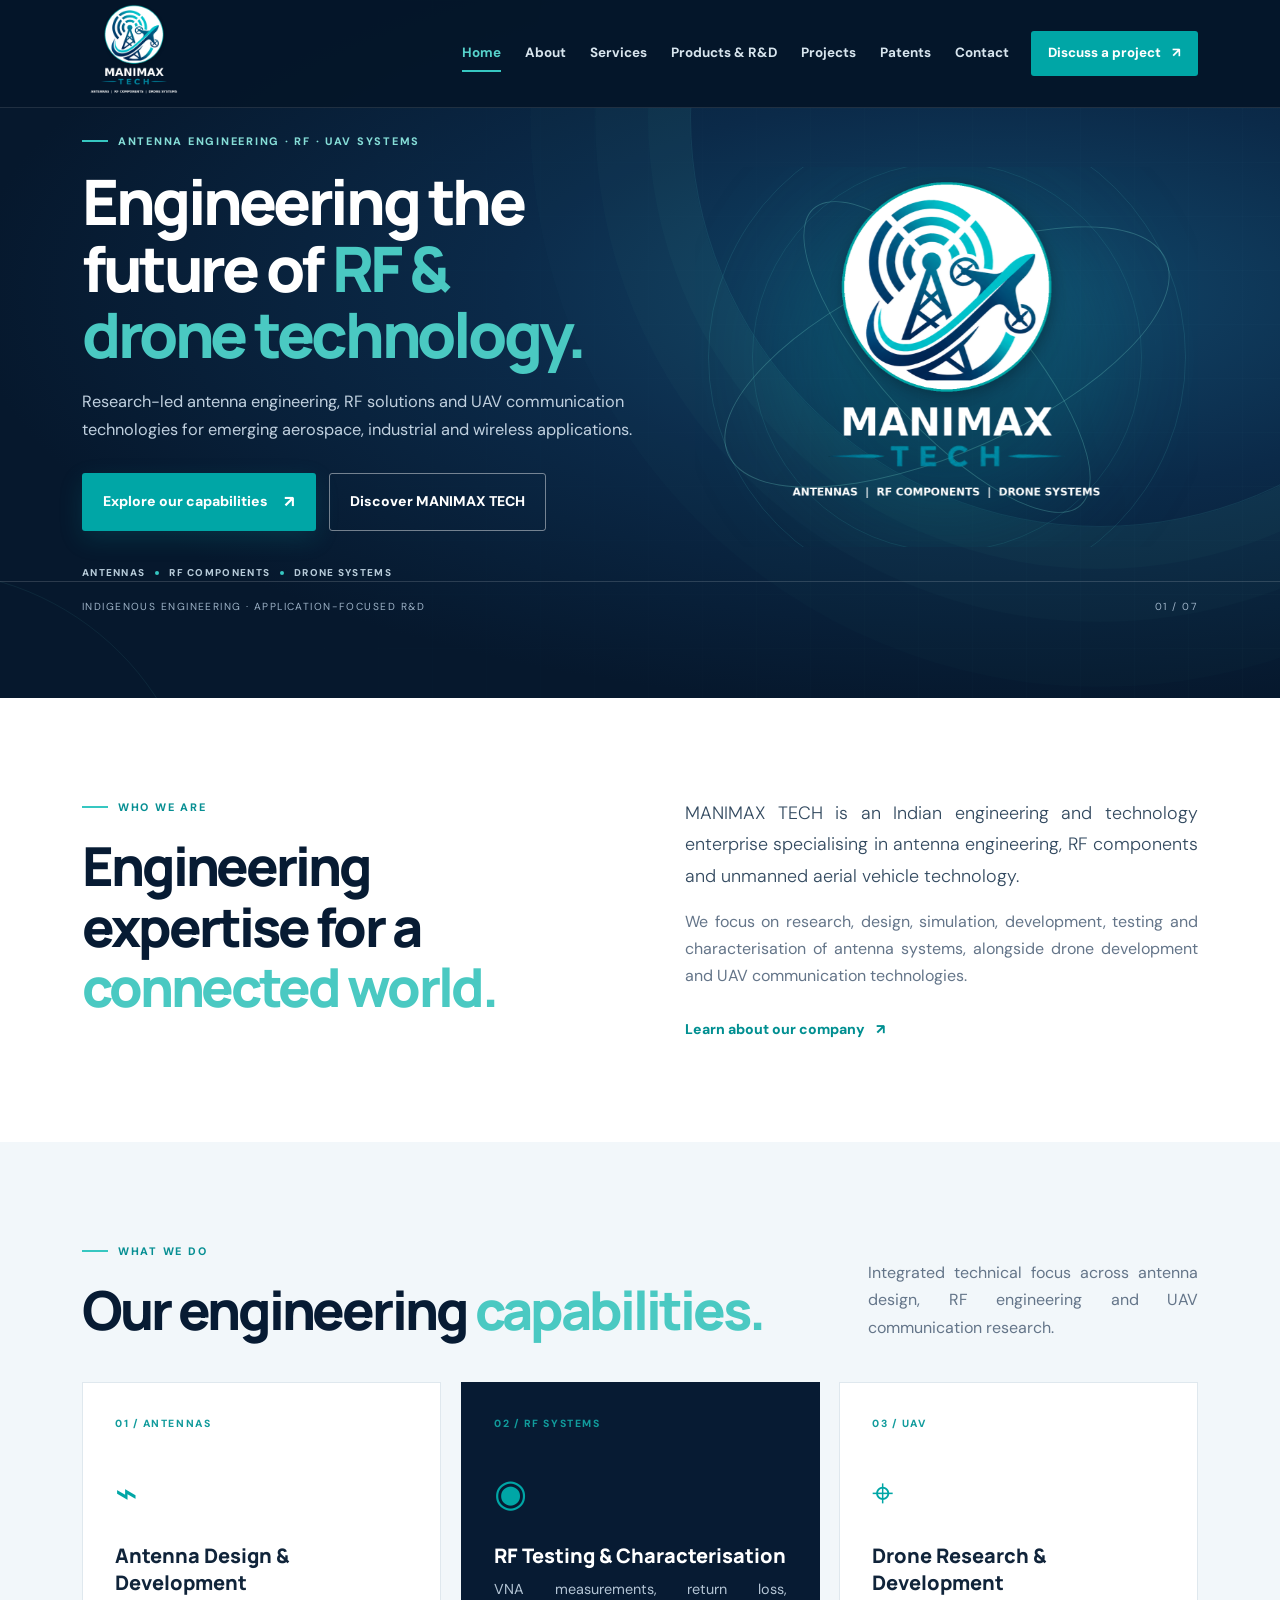
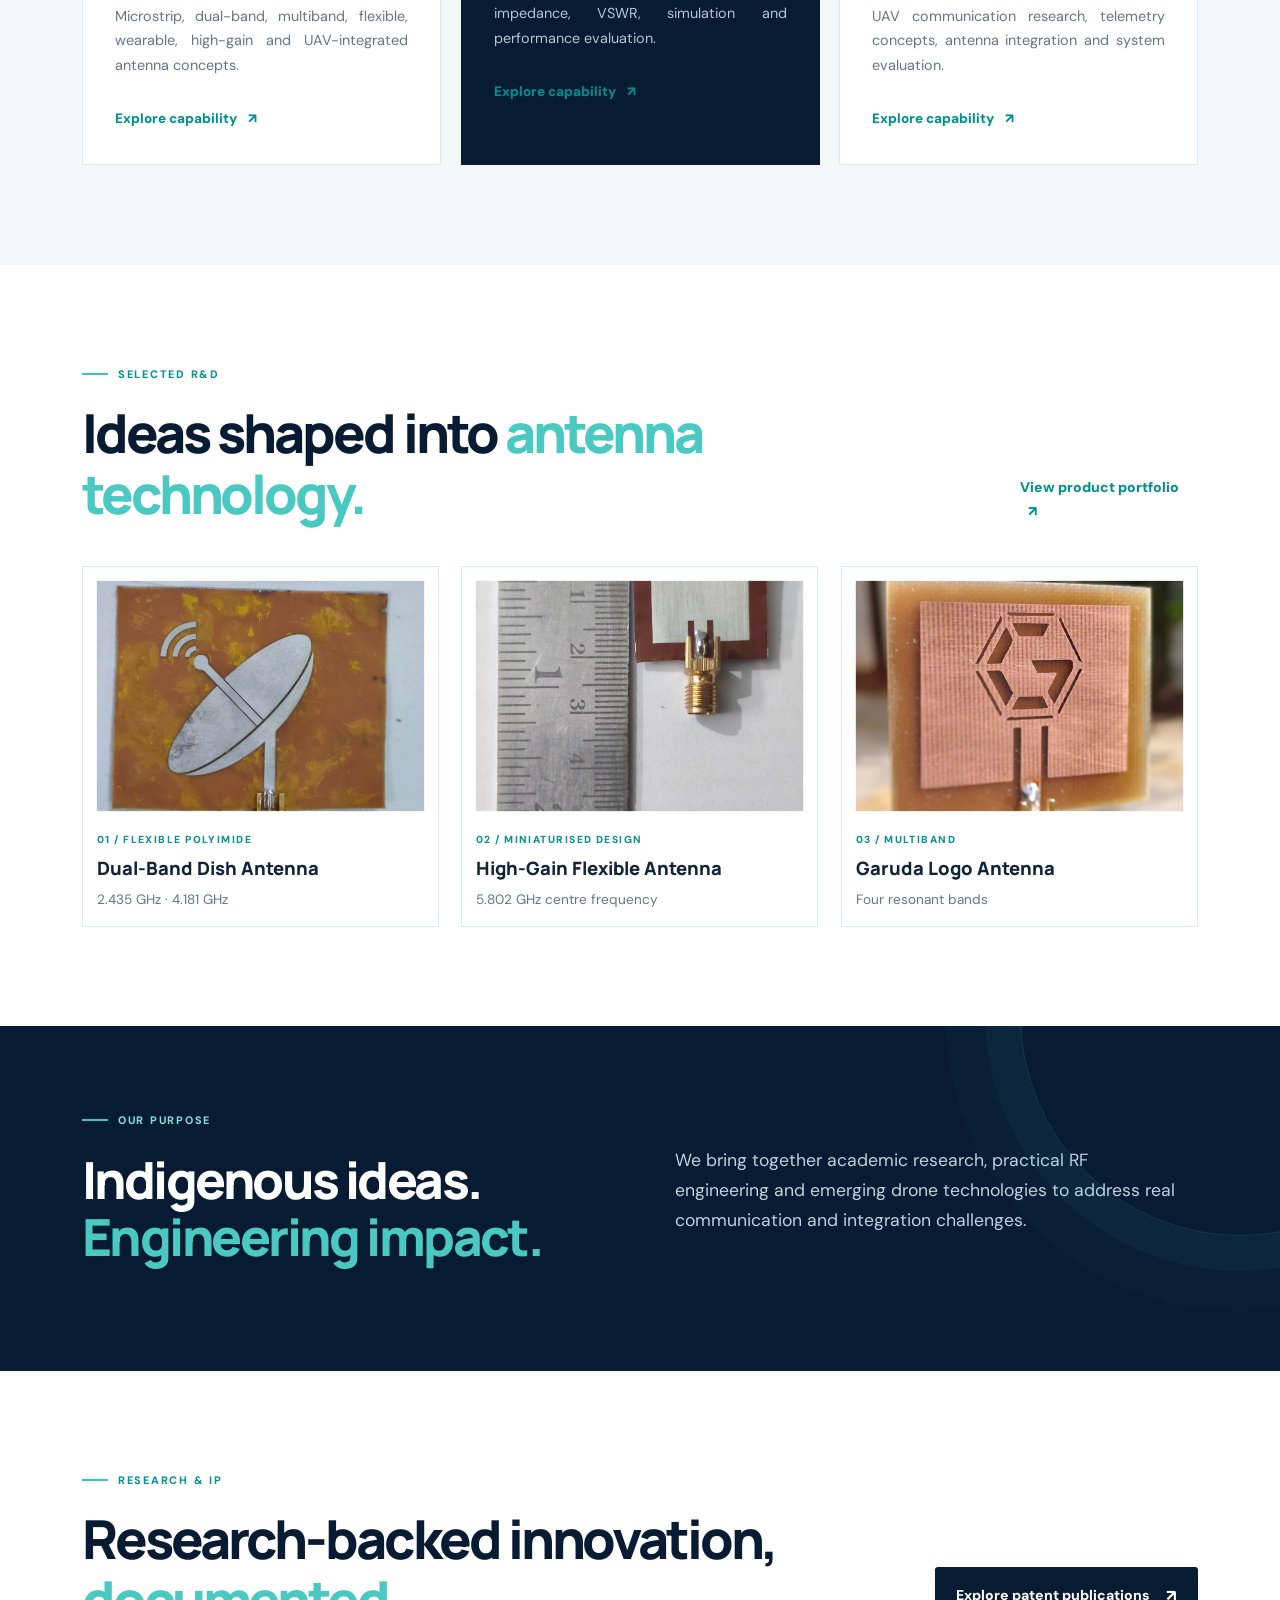
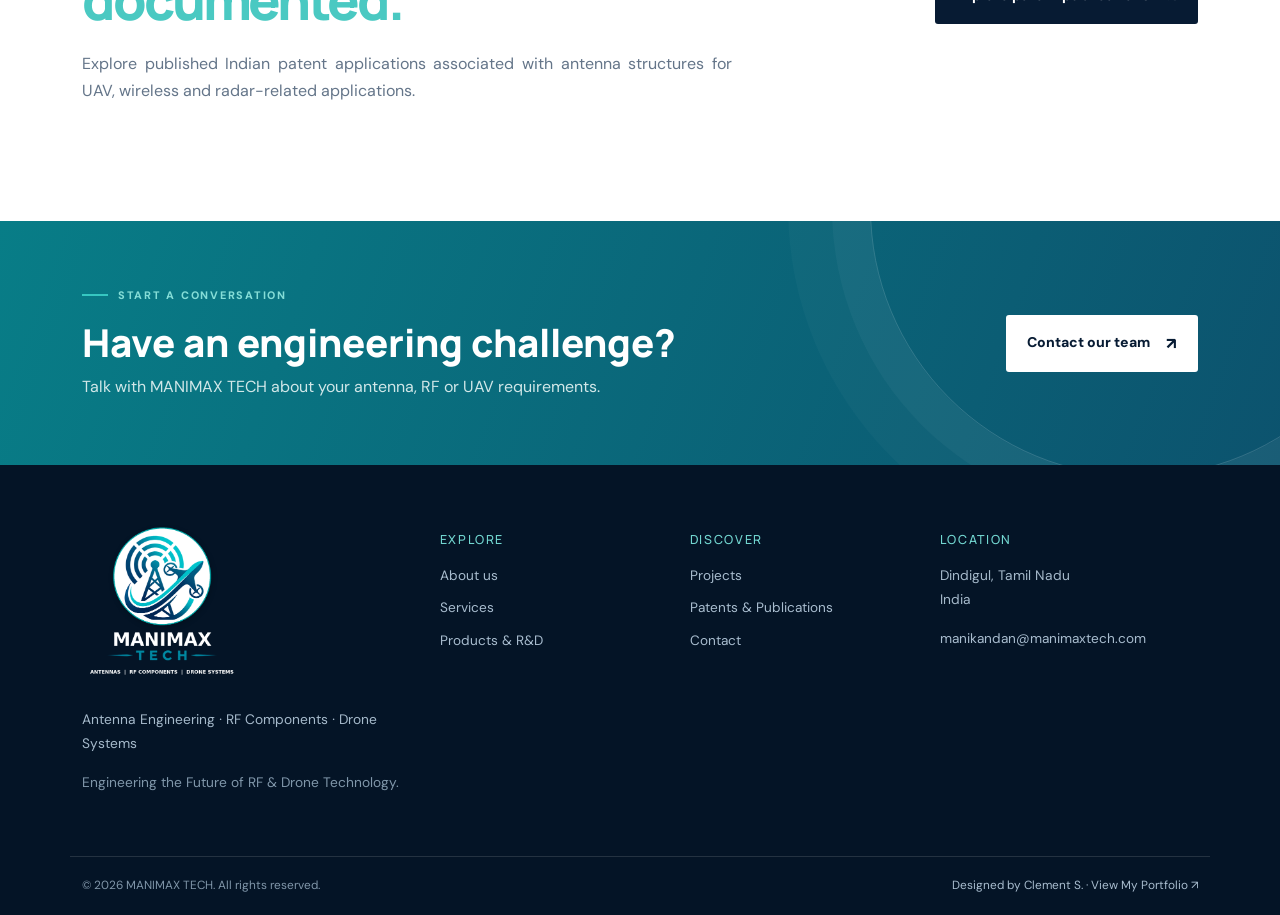
==== commit dd4f000e: "Add files via upload" ====
--- a/index.html
+++ b/index.html
@@ -1,8 +1,8 @@
 <!DOCTYPE html>
-<html lang="en"><head><meta charset="utf-8"/><meta content="width=device-width, initial-scale=1" name="viewport"/><meta content="MANIMAX TECH — Antenna Engineering, RF Components and Drone Systems." name="description"/><meta content="#071b33" name="theme-color"/><title>Antenna, RF &amp; Drone Engineering | MANIMAX TECH</title><link href="https://fonts.googleapis.com" rel="preconnect"/><link crossorigin="" href="https://fonts.gstatic.com" rel="preconnect"/><link href="https://fonts.googleapis.com/css2?family=DM+Sans:wght@400;500;600;700&amp;family=Manrope:wght@400;500;600;700;800&amp;display=swap" rel="stylesheet"/><link href="https://cdn.jsdelivr.net/npm/bootstrap@5.3.3/dist/css/bootstrap.min.css" rel="stylesheet"/><link href="assets/css/style.css" rel="stylesheet"/><link href="assets/css/responsive.css" rel="stylesheet"/><link href="assets/css/home-animations.css" rel="stylesheet"/><link href="assets/css/motion.css" rel="stylesheet"/><link href="assets/css/stability-fix.css" rel="stylesheet"/><link href="assets/css/final-polish.css" rel="stylesheet"/><link href="assets/css/pro-transitions.css" rel="stylesheet"/><link href="assets/favicon.ico" rel="icon" sizes="any"/><link href="assets/favicon-32.png" rel="icon" sizes="32x32" type="image/png"/><link href="assets/favicon-16.png" rel="icon" sizes="16x16" type="image/png"/><link href="assets/apple-touch-icon.png" rel="apple-touch-icon"/></head><body><a class="skip-link" href="#main">Skip to content</a><header class="site-header"><div class="container nav-wrap"><a aria-label="MANIMAX TECH home" class="brand" href="index.html"><img alt="MANIMAX TECH — Antennas, RF Components and Drone Systems" src="assets/images/manimax-wordmark-light.png"/></a><button aria-controls="main-navigation" aria-expanded="false" aria-label="Toggle navigation" class="menu-toggle" type="button"><span></span><span></span><span></span></button><nav aria-label="Main navigation" class="main-nav" id="main-navigation"><ul><li><a class="nav-link active" href="index.html">Home</a></li><li><a class="nav-link" href="about.html">About</a></li><li><a class="nav-link" href="services.html">Services</a></li><li><a class="nav-link" href="products.html">Products &amp; R&amp;D</a></li><li><a class="nav-link" href="projects.html">Projects</a></li><li><a class="nav-link" href="patents.html">Patents</a></li><li><a class="nav-link" href="contact.html">Contact</a></li></ul><a class="nav-cta" href="contact.html">Discuss a project <span>↗</span></a></nav></div></header><main id="main"><section class="hero"><div class="hero-pattern"></div><div class="container hero-grid"><div class="hero-copy"><div class="eyebrow"><span></span> ANTENNA ENGINEERING · RF · UAV SYSTEMS</div><h1>Engineering the future of <em>RF &amp; drone technology.</em></h1><p>Research-led antenna engineering, RF solutions and UAV communication technologies for emerging aerospace, industrial and wireless applications.</p><div class="hero-actions"><a class="button button-primary" href="services.html">Explore our capabilities <b>↗</b></a><a class="button button-outline" href="about.html">Discover MANIMAX TECH</a></div><div class="hero-tags"><span>ANTENNAS</span><i></i><span>RF COMPONENTS</span><i></i><span>DRONE SYSTEMS</span></div></div><div class="hero-visual"><div class="visual-glow"></div><img alt="MANIMAX TECH logo with antenna and drone emblem and readable company name" class="hero-logo" src="assets/images/manimax-wordmark-light.png"/><div class="orbit orbit-a"></div><div class="orbit orbit-b"></div><span class="visual-label label-a">RF ENGINEERING</span><span class="visual-label label-b">UAV CONNECTIVITY</span></div></div><div class="hero-bottom"><div class="container"><span>INDIGENOUS ENGINEERING · APPLICATION-FOCUSED R&amp;D</span><span>01 / 07</span></div></div></section>
+<html lang="en"><head><meta charset="utf-8"/><meta content="width=device-width, initial-scale=1" name="viewport"/><meta content="MANIMAX TECH — Antenna Engineering, RF Components and Drone Systems." name="description"/><meta content="#071b33" name="theme-color"/><title>Antenna, RF &amp; Drone Engineering | MANIMAX TECH</title><link href="https://fonts.googleapis.com" rel="preconnect"/><link crossorigin="" href="https://fonts.gstatic.com" rel="preconnect"/><link href="https://fonts.googleapis.com/css2?family=DM+Sans:wght@400;500;600;700&amp;family=Manrope:wght@400;500;600;700;800&amp;display=swap" rel="stylesheet"/><link href="https://cdn.jsdelivr.net/npm/bootstrap@5.3.3/dist/css/bootstrap.min.css" rel="stylesheet"/><link href="assets/css/style.css" rel="stylesheet"/><link href="assets/css/responsive.css" rel="stylesheet"/><link href="assets/css/home-animations.css" rel="stylesheet"/><link href="assets/css/motion.css" rel="stylesheet"/><link href="assets/css/stability-fix.css" rel="stylesheet"/><link href="assets/css/final-polish.css" rel="stylesheet"/><link href="assets/css/pro-transitions.css" rel="stylesheet"/><link href="assets/favicon.ico" rel="icon" sizes="any"/><link href="assets/favicon-32.png" rel="icon" sizes="32x32" type="image/png"/><link href="assets/favicon-16.png" rel="icon" sizes="16x16" type="image/png"/><link href="assets/apple-touch-icon.png" rel="apple-touch-icon"/><link rel="icon" type="image/png" sizes="192x192" href="assets/favicon-192.png"/></head><body><a class="skip-link" href="#main">Skip to content</a><header class="site-header"><div class="container nav-wrap"><a aria-label="MANIMAX TECH home" class="brand" href="index.html"><img alt="MANIMAX TECH — Antennas, RF Components and Drone Systems" src="assets/images/manimax-logo-white-bg.png"/></a><button aria-controls="main-navigation" aria-expanded="false" aria-label="Toggle navigation" class="menu-toggle" type="button"><span></span><span></span><span></span></button><nav aria-label="Main navigation" class="main-nav" id="main-navigation"><ul><li><a class="nav-link active" href="index.html">Home</a></li><li><a class="nav-link" href="about.html">About</a></li><li><a class="nav-link" href="services.html">Services</a></li><li><a class="nav-link" href="products.html">Products &amp; R&amp;D</a></li><li><a class="nav-link" href="projects.html">Projects</a></li><li><a class="nav-link" href="patents.html">Patents</a></li><li><a class="nav-link" href="contact.html">Contact</a></li></ul><a class="nav-cta" href="contact.html">Discuss a project <span>↗</span></a></nav></div></header><main id="main"><section class="hero"><div class="hero-pattern"></div><div class="container hero-grid"><div class="hero-copy"><div class="eyebrow"><span></span> ANTENNA ENGINEERING · RF · UAV SYSTEMS</div><h1>Engineering the future of <em>RF &amp; drone technology.</em></h1><p>Research-led antenna engineering, RF solutions and UAV communication technologies for emerging aerospace, industrial and wireless applications.</p><div class="hero-actions"><a class="button button-primary" href="services.html">Explore our capabilities <b>↗</b></a><a class="button button-outline" href="about.html">Discover MANIMAX TECH</a></div><div class="hero-tags"><span>ANTENNAS</span><i></i><span>RF COMPONENTS</span><i></i><span>DRONE SYSTEMS</span></div></div><div class="hero-visual"><div class="visual-glow"></div><img alt="MANIMAX TECH logo with antenna and drone emblem and readable company name" class="hero-logo" src="assets/images/manimax-logo-white-bg.png"/><div class="orbit orbit-a"></div><div class="orbit orbit-b"></div></div></div><div class="hero-bottom"><div class="container"><span>INDIGENOUS ENGINEERING · APPLICATION-FOCUSED R&amp;D</span><span>01 / 07</span></div></div></section>
 <section class="intro-section section"><div class="container intro-grid"><div><div class="eyebrow eyebrow-dark"><span></span> WHO WE ARE</div><h2>Engineering expertise for a <em>connected world.</em></h2></div><div><p class="lead">MANIMAX TECH is an Indian engineering and technology enterprise specialising in antenna engineering, RF components and unmanned aerial vehicle technology.</p><p>We focus on research, design, simulation, development, testing and characterisation of antenna systems, alongside drone development and UAV communication technologies.</p><a class="text-link" href="about.html">Learn about our company <b>↗</b></a></div></div></section>
 <section class="capabilities section section-soft"><div class="container"><div class="section-heading"><div><div class="eyebrow eyebrow-dark"><span></span> WHAT WE DO</div><h2>Our engineering <em>capabilities.</em></h2></div><p>Integrated technical focus across antenna design, RF engineering and UAV communication research.</p></div><div class="cap-grid"><article class="cap-card"><div class="cap-number">01 / ANTENNAS</div><div class="cap-icon">⌁</div><h3>Antenna Design &amp; Development</h3><p>Microstrip, dual-band, multiband, flexible, wearable, high-gain and UAV-integrated antenna concepts.</p><a href="services.html#antenna">Explore capability <b>↗</b></a></article><article class="cap-card cap-featured"><div class="cap-number">02 / RF SYSTEMS</div><div class="cap-icon">◉</div><h3>RF Testing &amp; Characterisation</h3><p>VNA measurements, return loss, impedance, VSWR, simulation and performance evaluation.</p><a href="services.html#testing">Explore capability <b>↗</b></a></article><article class="cap-card"><div class="cap-number">03 / UAV</div><div class="cap-icon">⌖</div><h3>Drone Research &amp; Development</h3><p>UAV communication research, telemetry concepts, antenna integration and system evaluation.</p><a href="services.html#uav">Explore capability <b>↗</b></a></article></div></div></section>
 <section class="featured-products section"><div class="container"><div class="section-heading"><div><div class="eyebrow eyebrow-dark"><span></span> SELECTED R&amp;D</div><h2>Ideas shaped into <em>antenna technology.</em></h2></div><a class="text-link" href="products.html">View product portfolio <b>↗</b></a></div><div class="product-preview-grid"><a class="preview-card" href="products.html#dish"><img alt="Flexible dual-band dish-shaped antenna prototype" src="assets/images/dish-prototype.jpg"/><span>01 / FLEXIBLE POLYIMIDE</span><h3>Dual-Band Dish Antenna</h3><p>2.435 GHz · 4.181 GHz</p></a><a class="preview-card" href="products.html#highgain"><img alt="High-gain flexible antenna prototype" src="assets/images/highgain-front.jpg"/><span>02 / MINIATURISED DESIGN</span><h3>High-Gain Flexible Antenna</h3><p>5.802 GHz centre frequency</p></a><a class="preview-card" href="products.html#garuda"><img alt="Multiband Garuda logo antenna prototype" src="assets/images/garuda-front.jpg"/><span>03 / MULTIBAND</span><h3>Garuda Logo Antenna</h3><p>Four resonant bands</p></a></div></div></section>
 <section class="statement-section"><div class="container statement-grid"><div><div class="eyebrow"><span></span> OUR PURPOSE</div><h2>Indigenous ideas.<br/><em>Engineering impact.</em></h2></div><p>We bring together academic research, practical RF engineering and emerging drone technologies to address real communication and integration challenges.</p></div></section>
 <section class="patent-strip section"><div class="container patent-strip-inner"><div><div class="eyebrow eyebrow-dark"><span></span> RESEARCH &amp; IP</div><h2>Research-backed innovation, <em>documented.</em></h2><p>Explore published Indian patent applications associated with antenna structures for UAV, wireless and radar-related applications.</p></div><a class="button button-dark" href="patents.html">Explore patent publications <b>↗</b></a></div></section>
-<section class="cta-section"><div class="container cta-inner"><div><div class="eyebrow"><span></span> START A CONVERSATION</div><h2>Have an engineering challenge?</h2><p>Talk with MANIMAX TECH about your antenna, RF or UAV requirements.</p></div><a class="button button-light" href="contact.html">Contact our team <b>↗</b></a></div></section></main><footer class="footer"><div class="container footer-grid"><div><a class="brand footer-brand" href="index.html"><img alt="" src="assets/images/brand-logo.png"/><span>MANIMAX <b>TECH</b></span></a><p>Antenna Engineering <i>·</i> RF Components <i>·</i> Drone Systems</p><p class="muted">Engineering the Future of RF &amp; Drone Technology.</p></div><div><h4>Explore</h4><a href="about.html">About us</a><a href="services.html">Services</a><a href="products.html">Products &amp; R&amp;D</a></div><div><h4>Discover</h4><a href="projects.html">Projects</a><a href="patents.html">Patents &amp; Publications</a><a href="contact.html">Contact</a></div><div><h4>Location</h4><p>Dindigul, Tamil Nadu<br/>India</p><a href="mailto:manikandan@manimaxtech.com">manikandan@manimaxtech.com</a></div></div><div class="container footer-bottom"><span>© <span id="year"></span> MANIMAX TECH. All rights reserved.</span><span>Built for engineering innovation.</span></div></footer><script src="https://cdn.jsdelivr.net/npm/bootstrap@5.3.3/dist/js/bootstrap.bundle.min.js"></script><script src="assets/js/main.js"></script></body></html>+<section class="cta-section"><div class="container cta-inner"><div><div class="eyebrow"><span></span> START A CONVERSATION</div><h2>Have an engineering challenge?</h2><p>Talk with MANIMAX TECH about your antenna, RF or UAV requirements.</p></div><a class="button button-light" href="contact.html">Contact our team <b>↗</b></a></div></section></main><footer class="footer"><div class="container footer-grid"><div><a class="brand footer-brand" href="index.html" aria-label="MANIMAX TECH home"><img alt="MANIMAX TECH — Antennas, RF Components and Drone Systems" src="assets/images/manimax-logo-white-bg.png"/></a><p>Antenna Engineering <i>·</i> RF Components <i>·</i> Drone Systems</p><p class="muted">Engineering the Future of RF &amp; Drone Technology.</p></div><div><h4>Explore</h4><a href="about.html">About us</a><a href="services.html">Services</a><a href="products.html">Products &amp; R&amp;D</a></div><div><h4>Discover</h4><a href="projects.html">Projects</a><a href="patents.html">Patents &amp; Publications</a><a href="contact.html">Contact</a></div><div><h4>Location</h4><p>Dindigul, Tamil Nadu<br/>India</p><a href="mailto:manikandan@manimaxtech.com">manikandan@manimaxtech.com</a></div></div><div class="container footer-bottom"><span>© <span id="year"></span> MANIMAX TECH. All rights reserved.</span><a class="footer-portfolio-link" href="https://clementdaniel17.github.io/portfolio/" target="_blank" rel="noopener noreferrer">Designed by Clement S. · View My Portfolio ↗</a></div></footer><script src="https://cdn.jsdelivr.net/npm/bootstrap@5.3.3/dist/js/bootstrap.bundle.min.js"></script><script src="assets/js/main.js"></script></body></html>
--- a/assets/css/style.css
+++ b/assets/css/style.css
@@ -1,5 +1,6 @@
 
-:root{--navy:#071b33;--navy2:#0c2b4a;--teal:#00a6a6;--teal2:#36c7c1;--ink:#10243a;--muted:#647589;--soft:#f2f7fa;--line:#dfe8ee;--white:#fff}*{box-sizing:border-box}html{scroll-behavior:smooth;scroll-padding-top:95px}body{margin:0;font-family:'DM Sans',sans-serif;color:var(--ink);line-height:1.7}h1,h2,h3,h4,.brand{font-family:Manrope,sans-serif}a{text-decoration:none;color:inherit}.container{width:min(1160px,calc(100% - 44px));margin:auto}.skip-link{position:absolute;left:-999px;top:10px;background:white;padding:10px;z-index:1000}.skip-link:focus{left:10px}.site-header{height:84px;position:absolute;top:0;left:0;right:0;z-index:100;background:rgba(5,22,42,.22);border-bottom:1px solid #ffffff1c;backdrop-filter:blur(14px)}.nav-wrap{height:100%;display:flex;align-items:center;justify-content:space-between}.brand{display:flex;align-items:center;gap:9px;color:#fff;font-weight:800;letter-spacing:.045em;font-size:1.12rem}.brand img{width:48px;height:48px;object-fit:contain}.brand b{color:#4ac9c2;font-weight:600}.main-nav{display:flex;align-items:center;gap:20px}.main-nav ul{list-style:none;display:flex;gap:4px;margin:0;padding:0}.nav-link{display:block;color:#d8e5ee;font-size:.84rem;font-weight:700;padding:12px 10px;transition:.2s}.nav-link:hover,.nav-link.active{color:#57d2cb}.nav-cta{padding:11px 17px;background:var(--teal);color:white;font-size:.83rem;font-weight:800;border-radius:3px}.nav-cta span{padding-left:8px}.menu-toggle{display:none;background:none;border:0;padding:8px}.menu-toggle span{display:block;width:25px;height:2px;background:#fff;margin:5px}.hero{position:relative;overflow:hidden;background:radial-gradient(ellipse at 78% 42%,#12476a 0,#0b2a49 35%,#06182d 73%);color:white;min-height:750px;padding:155px 0 90px}.hero-pattern{position:absolute;inset:0;opacity:.12;background-image:linear-gradient(#7dd8d222 1px,transparent 1px),linear-gradient(90deg,#7dd8d222 1px,transparent 1px);background-size:54px 54px;mask-image:linear-gradient(90deg,transparent,#000)}.hero-grid{position:relative;display:grid;grid-template-columns:1.1fr .9fr;align-items:center;gap:30px;min-height:500px}.eyebrow{display:flex;align-items:center;gap:10px;color:#85ddd7;font-size:.68rem;font-weight:800;letter-spacing:.16em;text-transform:uppercase}.eyebrow>span{width:26px;height:2px;background:var(--teal2);display:inline-block}.eyebrow-dark{color:#078f93}.hero h1{font-size:clamp(3.1rem,5.7vw,5.35rem);line-height:1.05;letter-spacing:-.06em;font-weight:800;margin:25px 0;max-width:720px}.hero h1 em,.section h2 em,.page-hero h1 em,.statement-section h2 em{font-style:normal;color:#4ac9c2}.hero-copy>p{font-size:1.1rem;color:#c0d0df;max-width:590px}.hero-actions{display:flex;gap:13px;flex-wrap:wrap;margin-top:30px}.button{display:inline-flex;align-items:center;gap:16px;justify-content:center;padding:14px 20px;border-radius:3px;font-weight:800;font-size:.88rem;border:1px solid transparent;transition:.2s}.button b{font-size:1rem}.button-primary{background:var(--teal);color:#fff}.button-primary:hover{background:#00898f}.button-outline{border-color:#ffffff70;color:white}.button-outline:hover{background:#ffffff12}.hero-tags{display:flex;align-items:center;gap:12px;margin-top:58px;color:#9fb5c8;font-size:.65rem;letter-spacing:.13em;font-weight:800}.hero-tags i{width:4px;height:4px;background:var(--teal2);border-radius:50%}.hero-visual{position:relative;min-height:440px;display:grid;place-items:center}.hero-logo{position:relative;z-index:2;width:min(430px,100%);max-height:420px;object-fit:contain;filter:drop-shadow(0 15px 35px #00101d88)}.visual-glow{position:absolute;width:330px;height:330px;border-radius:50%;background:#00a6a633;filter:blur(55px)}.orbit{position:absolute;border:1px solid #7be1d344;border-radius:50%;transform:rotate(-24deg)}.orbit-a{width:480px;height:190px}.orbit-b{width:400px;height:140px;transform:rotate(48deg)}.visual-label{position:absolute;z-index:3;color:#9ce4df;font-size:.58rem;letter-spacing:.14em;font-weight:800}.label-a{top:8%;left:0}.label-b{right:-3%;bottom:12%}.hero-bottom{position:absolute;bottom:0;left:0;right:0;border-top:1px solid #ffffff26;padding:16px 0;color:#9db2c6;font-size:.64rem;letter-spacing:.14em}.hero-bottom .container{display:flex;justify-content:space-between}.section{padding:100px 0}.section-soft{background:var(--soft)}.intro-grid,.two-col{display:grid;grid-template-columns:1fr 1fr;gap:90px;align-items:start}.section h2,.page-hero h1{font:800 clamp(2.2rem,4.2vw,3.65rem)/1.12 Manrope;letter-spacing:-.055em;color:var(--navy);margin:20px 0}.section p{color:var(--muted)}.section .lead{font-size:1.12rem;line-height:1.75;color:#334a60}.text-link{display:inline-block;color:#008f91;font-weight:800;font-size:.88rem;margin-top:12px}.text-link b{padding-left:8px}.section-heading{display:flex;align-items:end;justify-content:space-between;gap:30px;margin-bottom:42px}.section-heading h2{margin-bottom:0}.section-heading>p{max-width:330px;margin:0}.cap-grid{display:grid;grid-template-columns:repeat(3,1fr);gap:20px}.cap-card{background:#fff;border:1px solid var(--line);padding:32px;min-height:330px;transition:.25s}.cap-card:hover,.preview-card:hover{transform:translateY(-5px);box-shadow:0 18px 40px #0b294414}.cap-featured{background:var(--navy);border-color:var(--navy);color:white}.cap-number{font-size:.65rem;letter-spacing:.15em;color:#119b9c;font-weight:800}.cap-icon{font-size:2.4rem;color:var(--teal);margin:28px 0 16px}.cap-card h3{font:800 1.25rem Manrope}.cap-card p{font-size:.9rem;color:var(--muted)}.cap-featured p{color:#b4c5d5}.cap-card a{display:inline-block;color:#008f91;font-size:.85rem;font-weight:800;margin-top:14px}.cap-card a b{padding-left:8px}.product-preview-grid{display:grid;grid-template-columns:repeat(3,1fr);gap:22px}.preview-card{display:block;border:1px solid var(--line);padding:14px;transition:.25s;background:#fff}.preview-card img{width:100%;height:230px;object-fit:cover;background:#edf2f5}.preview-card span,.project-card span{display:block;color:#098f91;font-size:.64rem;letter-spacing:.14em;font-weight:800;margin-top:20px}.preview-card h3{font:800 1.15rem Manrope;margin:7px 0}.preview-card p{font-size:.85rem;margin:0}.statement-section{padding:85px 0;background:var(--navy);color:white}.statement-grid{display:grid;grid-template-columns:1fr 1fr;gap:70px;align-items:center}.statement-section h2{font:800 clamp(2.5rem,4vw,3.8rem)/1.1 Manrope;letter-spacing:-.05em;margin:22px 0}.statement-grid>p{font-size:1.1rem;color:#bfd0df;max-width:500px}.patent-strip-inner{display:flex;align-items:center;justify-content:space-between;gap:40px}.patent-strip h2{max-width:700px}.patent-strip p{max-width:650px}.button-dark{background:var(--navy);color:white;white-space:nowrap}.button-dark:hover{background:#123c5c}.cta-section{background:linear-gradient(110deg,#087d87,#0c536e);color:white;padding:65px 0}.cta-inner{display:flex;justify-content:space-between;align-items:center;gap:30px}.cta-inner h2{font:800 clamp(1.8rem,3vw,2.8rem) Manrope;margin:12px 0 4px}.cta-inner p{color:#d1e7e8;margin:0}.button-light{background:#fff;color:var(--navy);white-space:nowrap}.page-hero{position:relative;overflow:hidden;background:radial-gradient(ellipse at 82% 40%,#12476a,#071b33 67%);color:white;padding:170px 0 90px;min-height:370px}.page-hero h1{color:white;font-size:clamp(2.8rem,5vw,4.5rem);max-width:850px}.page-hero h1 em{color:#4ac9c2}.page-hero p{color:#c1d0de;max-width:650px;font-size:1.08rem}.page-hero-orbit{position:absolute;width:420px;height:420px;border:1px solid #70d8d322;border-radius:50%;right:-90px;top:30px;box-shadow:0 0 0 40px #70d8d30a,0 0 0 90px #70d8d308}.info-pills,.credential-tags,.tag-list{display:flex;flex-wrap:wrap;gap:9px;margin-top:22px}.info-pills span,.credential-tags span,.tag-list span{border:1px solid var(--line);padding:7px 11px;font-size:.75rem;color:#40576c;background:#fff}.vision-grid{display:grid;grid-template-columns:1fr 1fr;gap:70px}.vision-grid article{padding:35px;background:white;border:1px solid var(--line)}.vision-grid h3{font:700 1.35rem/1.5 Manrope;color:var(--navy);margin-top:22px}.check-list{padding-left:20px;color:var(--muted)}.check-list li{padding:7px 0}.founder-grid{display:grid;grid-template-columns:.75fr 1.25fr;gap:70px;align-items:start}.founder-photo-wrap{position:relative;background:#eaf1f5;padding:18px}.founder-photo-wrap img{display:block;width:100%;height:470px;object-fit:cover;object-position:center top}.founder-photo-wrap>span{position:absolute;bottom:32px;left:32px;background:var(--teal);color:white;padding:9px 13px;font-size:.63rem;letter-spacing:.13em;font-weight:800}.founder-section h2{margin:16px 0 5px}.founder-role{color:#078f91!important;font-weight:700;font-size:.85rem}.credential-tags span{background:var(--soft)}.market-grid{display:grid;grid-template-columns:repeat(3,1fr);gap:12px;margin-top:35px}.market-grid span{background:white;border:1px solid var(--line);padding:18px;font-weight:700;color:var(--navy)}.service-detail-list{display:grid;gap:0}.service-detail{display:grid;grid-template-columns:90px 1fr;gap:30px;padding:50px 0;border-bottom:1px solid var(--line);scroll-margin-top:100px}.service-detail:first-child{padding-top:0}.service-detail-no{font:800 2.4rem Manrope;color:#11a2a1}.service-detail h2{margin:14px 0}.service-detail p{max-width:780px}.disclaimer{color:#8795a3;font-size:.8rem}.portfolio-note,.legal-note{padding:20px 24px;border-left:3px solid var(--teal);background:var(--soft);margin-bottom:45px;color:#40566b}.portfolio-note p{margin:5px 0 0}.product-detail{display:grid;grid-template-columns:.9fr 1.1fr;gap:65px;align-items:center;padding:55px 0;border-bottom:1px solid var(--line);scroll-margin-top:100px}.product-detail:first-of-type{padding-top:0}.product-detail.reverse .product-image{order:2}.product-image{position:relative;background:#eef3f5;padding:18px}.product-image>img{display:block;width:100%;height:390px;object-fit:cover}.image-stack{display:grid;grid-template-columns:1fr 1fr;gap:8px}.image-stack img{width:100%;height:390px;object-fit:cover}.image-caption{position:absolute;bottom:28px;left:28px;background:var(--navy);color:white;padding:8px 12px;font-size:.6rem;letter-spacing:.13em;font-weight:800}.product-copy h2{margin:15px 0}.product-copy>p{color:var(--muted)}.spec-grid{display:grid;grid-template-columns:repeat(2,1fr);gap:0;border-top:1px solid var(--line);margin-top:25px}.spec-grid div{padding:13px 12px 13px 0;border-bottom:1px solid var(--line)}.spec-grid strong,.spec-grid span{display:block}.spec-grid strong{font:800 1.02rem Manrope;color:var(--navy)}.spec-grid span{font-size:.74rem;color:var(--muted)}.product-footnote{font-size:.8rem;margin-top:15px}.gallery-grid{display:grid;grid-template-columns:repeat(4,1fr);gap:14px}.gallery-grid img{width:100%;height:240px;object-fit:cover;background:#e9eff2}.project-grid{display:grid;grid-template-columns:1fr 1fr;gap:22px}.project-card{background:white;border:1px solid var(--line)}.project-card>img{width:100%;height:270px;object-fit:cover;background:#eef3f5}.project-card>div{padding:25px}.project-card h2{font-size:1.4rem;margin:8px 0}.project-card p{font-size:.9rem}.project-card a{color:#008f91;font-weight:800;font-size:.85rem}.project-wide{grid-column:span 2;display:grid;grid-template-columns:1.05fr .95fr}.project-wide>img{height:100%;min-height:310px}.patent-list{display:grid;gap:18px}.patent-card{padding:30px;border:1px solid var(--line);background:white}.patent-meta{display:flex;justify-content:space-between;gap:15px;color:#0b9698;font-size:.65rem;font-weight:800;letter-spacing:.1em}.patent-card h2{font:800 1.45rem/1.35 Manrope;margin:20px 0 12px}.patent-number{font-size:.9rem;color:#647589}.patent-number strong{color:var(--navy)}.patent-card p{color:var(--muted)}.contact-grid{display:grid;grid-template-columns:.85fr 1.15fr;gap:70px;align-items:start}.contact-info{margin-top:35px;display:grid;gap:24px}.contact-info>div{display:flex;gap:15px;align-items:flex-start}.contact-icon{display:grid;place-items:center;width:42px;height:42px;background:#e5f5f4;color:#078f91;font-size:1.25rem}.contact-info b{color:var(--navy)}.contact-info p{margin:3px 0}.contact-info small{font-size:.75rem;color:#8997a4}.contact-form{padding:35px;border:1px solid var(--line);box-shadow:0 15px 45px #0b29440b}.contact-form h3{font:800 1.45rem Manrope;margin:0 0 5px}.contact-form>p{font-size:.83rem;margin-bottom:24px}.contact-form label{display:block;font-size:.8rem;font-weight:800;margin:14px 0 6px}.contact-form input,.contact-form select,.contact-form textarea{width:100%;border:1px solid #d8e2e9;border-radius:2px;padding:12px;font:inherit;color:var(--ink);background:#fff}.contact-form input:focus,.contact-form select:focus,.contact-form textarea:focus{outline:2px solid #00a6a633;border-color:var(--teal)}.contact-form button{margin-top:18px;cursor:pointer}.form-status{font-size:.75rem;color:#7d8c9a;margin-top:13px}.footer{background:#041426;color:#fff;padding:60px 0 20px}.footer-grid{display:grid;grid-template-columns:1.5fr 1fr 1fr 1.2fr;gap:35px}.footer-brand{margin-bottom:15px}.footer-grid p{color:#a6bacb;font-size:.86rem}.footer-grid .muted{color:#8097aa}.footer-grid h4{font-size:.78rem;text-transform:uppercase;letter-spacing:.13em;color:#72d6d0;margin:8px 0 16px}.footer-grid>div>a:not(.brand){display:block;color:#a9bdcf;font-size:.85rem;margin:9px 0}.footer-grid a:hover{color:#5bd1ca}.footer-bottom{border-top:1px solid #ffffff20;margin-top:45px;padding-top:18px;display:flex;justify-content:space-between;gap:15px;color:#8096a9;font-size:.74rem}
+:root{--navy:#071b33;--navy2:#0c2b4a;--teal:#00a6a6;--teal2:#36c7c1;--ink:#10243a;--muted:#647589;--soft:#f2f7fa;--line:#dfe8ee;--white:#fff}*{box-sizing:border-box}html{scroll-behavior:smooth;scroll-padding-top:95px}body{margin:0;font-family:'DM Sans',sans-serif;color:var(--ink);line-height:1.7}h1,h2,h3,h4,.brand{font-family:Manrope,sans-serif}a{text-decoration:none;color:inherit}.container{width:min(1160px,calc(100% - 44px));margin:auto}.skip-link{position:absolute;left:-999px;top:10px;background:white;padding:10px;z-index:1000}.skip-link:focus{left:10px}.site-header{height:84px;position:absolute;top:0;left:0;right:0;z-index:100;background:rgba(5,22,42,.22);border-bottom:1px solid #ffffff1c;backdrop-filter:blur(14px)}.nav-wrap{height:100%;display:flex;align-items:center;justify-content:space-between}.brand{display:flex;align-items:center;gap:9px;color:#fff;font-weight:800;letter-spacing:.045em;font-size:1.12rem}.brand img{width:48px;height:48px;object-fit:contain}.brand b{color:#4ac9c2;font-weight:600}.main-nav{display:flex;align-items:center;gap:20px}.main-nav ul{list-style:none;display:flex;gap:4px;margin:0;padding:0}.nav-link{display:block;color:#d8e5ee;font-size:.84rem;font-weight:700;padding:12px 10px;transition:.2s}.nav-link:hover,.nav-link.active{color:#57d2cb}.nav-cta{padding:11px 17px;background:var(--teal);color:white;font-size:.83rem;font-weight:800;border-radius:3px}.nav-cta span{padding-left:8px}.menu-toggle{display:none;background:none;border:0;padding:8px}.menu-toggle span{display:block;width:25px;height:2px;background:#fff;margin:5px}.hero{position:relative;overflow:hidden;background:radial-gradient(ellipse at 78% 42%,#12476a 0,#0b2a49 35%,#06182d 73%);color:white;min-height:750px;padding:155px 0 90px}.hero-pattern{position:absolute;inset:0;opacity:.12;background-image:linear-gradient(#7dd8d222 1px,transparent 1px),linear-gradient(90deg,#7dd8d222 1px,transparent 1px);background-size:54px 54px;mask-image:linear-gradient(90deg,transparent,#000)}.hero-grid{position:relative;display:grid;grid-template-columns:1.1fr .9fr;align-items:center;gap:30px;min-height:500px}.eyebrow{display:flex;align-items:center;gap:10px;color:#85ddd7;font-size:.68rem;font-weight:800;letter-spacing:.16em;text-transform:uppercase}.eyebrow>span{width:26px;height:2px;background:var(--teal2);display:inline-block}.eyebrow-dark{color:#078f93}.hero h1{font-size:clamp(3.1rem,5.7vw,5.35rem);line-height:1.05;letter-spacing:-.06em;font-weight:800;margin:25px 0;max-width:720px}.hero h1 em,.section h2 em,.page-hero h1 em,.statement-section h2 em{font-style:normal;color:#4ac9c2}.hero-copy>p{font-size:1.1rem;color:#c0d0df;max-width:590px}.hero-actions{display:flex;gap:13px;flex-wrap:wrap;margin-top:30px}.button{display:inline-flex;align-items:center;gap:16px;justify-content:center;padding:14px 20px;border-radius:3px;font-weight:800;font-size:.88rem;border:1px solid transparent;transition:.2s}.button b{font-size:1rem}.button-primary{background:var(--teal);color:#fff}.button-primary:hover{background:#00898f}.button-outline{border-color:#ffffff70;color:white}.button-outline:hover{background:#ffffff12}.hero-tags{display:flex;align-items:center;gap:12px;margin-top:58px;color:#9fb5c8;font-size:.65rem;letter-spacing:.13em;font-weight:800}.hero-tags i{width:4px;height:4px;background:var(--teal2);border-radius:50%}.hero-visual{position:relative;min-height:440px;display:grid;place-items:center}.hero-logo{position:relative;z-index:2;width:min(430px,100%);max-height:420px;object-fit:contain;filter:drop-shadow(0 15px 35px #00101d88)}.visual-glow{position:absolute;width:330px;height:330px;border-radius:50%;background:#00a6a633;filter:blur(55px)}.orbit{position:absolute;border:1px solid #7be1d344;border-radius:50%;transform:rotate(-24deg)}.orbit-a{width:480px;height:190px}.orbit-b{width:400px;height:140px;transform:rotate(48deg)}.visual-label{position:absolute;z-index:3;color:#9ce4df;font-size:.58rem;letter-spacing:.14em;font-weight:800}.label-a{top:8%;left:0}.label-b{right:-3%;bottom:12%}.hero-bottom{position:absolute;bottom:0;left:0;right:0;border-top:1px solid #ffffff26;padding:16px 0;color:#9db2c6;font-size:.64rem;letter-spacing:.14em}.hero-bottom .container{display:flex;justify-content:space-between}.section{padding:100px 0}.section-soft{background:var(--soft)}.intro-grid,.two-col{display:grid;grid-template-columns:1fr 1fr;gap:90px;align-items:start}.section h2,.page-hero h1{font:800 clamp(2.2rem,4.2vw,3.65rem)/1.12 Manrope;letter-spacing:-.055em;color:var(--navy);margin:20px 0}.section p{color:var(--muted)}.section .lead{font-size:1.12rem;line-height:1.75;color:#334a60}.text-link{display:inline-block;color:#008f91;font-weight:800;font-size:.88rem;margin-top:12px}.text-link b{padding-left:8px}.section-heading{display:flex;align-items:end;justify-content:space-between;gap:30px;margin-bottom:42px}.section-heading h2{margin-bottom:0}.section-heading>p{max-width:330px;margin:0}.cap-grid{display:grid;grid-template-columns:repeat(3,1fr);gap:20px}.cap-card{background:#fff;border:1px solid var(--line);padding:32px;min-height:330px;transition:.25s}.cap-card:hover,.preview-card:hover{transform:translateY(-5px);box-shadow:0 18px 40px #0b294414}.cap-featured{background:var(--navy);border-color:var(--navy);color:white}.cap-number{font-size:.65rem;letter-spacing:.15em;color:#119b9c;font-weight:800}.cap-icon{font-size:2.4rem;color:var(--teal);margin:28px 0 16px}.cap-card h3{font:800 1.25rem Manrope}.cap-card p{font-size:.9rem;color:var(--muted)}.cap-featured p{color:#b4c5d5}.cap-card a{display:inline-block;color:#008f91;font-size:.85rem;font-weight:800;margin-top:14px}.cap-card a b{padding-left:8px}.product-preview-grid{display:grid;grid-template-columns:repeat(3,1fr);gap:22px}.preview-card{display:block;border:1px solid var(--line);padding:14px;transition:.25s;background:#fff}.preview-card img{width:100%;height:230px;object-fit:cover;background:#edf2f5}.preview-card span,.project-card span{display:block;color:#098f91;font-size:.64rem;letter-spacing:.14em;font-weight:800;margin-top:20px}.preview-card h3{font:800 1.15rem Manrope;margin:7px 0}.preview-card p{font-size:.85rem;margin:0}.statement-section{padding:85px 0;background:var(--navy);color:white}.statement-grid{display:grid;grid-template-columns:1fr 1fr;gap:70px;align-items:center}.statement-section h2{font:800 clamp(2.5rem,4vw,3.8rem)/1.1 Manrope;letter-spacing:-.05em;margin:22px 0}.statement-grid>p{font-size:1.1rem;color:#bfd0df;max-width:500px}.patent-strip-inner{display:flex;align-items:center;justify-content:space-between;gap:40px}.patent-strip h2{max-width:700px}.patent-strip p{max-width:650px}.button-dark{background:var(--navy);color:white;white-space:nowrap}.button-dark:hover{background:#123c5c}.cta-section{background:linear-gradient(110deg,#087d87,#0c536e);color:white;padding:65px 0}.cta-inner{display:flex;justify-content:space-between;align-items:center;gap:30px}.cta-inner h2{font:800 clamp(1.8rem,3vw,2.8rem) Manrope;margin:12px 0 4px}.cta-inner p{color:#d1e7e8;margin:0}.button-light{background:#fff;color:var(--navy);white-space:nowrap}.page-hero{position:relative;overflow:hidden;background:radial-gradient(ellipse at 82% 40%,#12476a,#071b33 67%);color:white;padding:170px 0 90px;min-height:370px}.page-hero h1{color:white;font-size:clamp(2.8rem,5vw,4.5rem);max-width:850px}.page-hero h1 em{color:#4ac9c2}.page-hero p{color:#c1d0de;max-width:650px;font-size:1.08rem}.page-hero-orbit{position:absolute;width:420px;height:420px;border:1px solid #70d8d322;border-radius:50%;right:-90px;top:30px;box-shadow:0 0 0 40px #70d8d30a,0 0 0 90px #70d8d308}.info-pills,.credential-tags,.tag-list{display:flex;flex-wrap:wrap;gap:9px;margin-top:22px}.info-pills span,.credential-tags span,.tag-list span{border:1px solid var(--line);padding:7px 11px;font-size:.75rem;color:#40576c;background:#fff}.vision-grid{display:grid;grid-template-columns:1fr 1fr;gap:70px}.vision-grid article{padding:35px;background:white;border:1px solid var(--line)}.vision-grid h3{font:700 1.35rem/1.5 Manrope;color:var(--navy);margin-top:22px}.check-list{padding-left:20px;color:var(--muted)}.check-list li{padding:7px 0}.founder-grid{display:grid;grid-template-columns:.75fr 1.25fr;gap:70px;align-items:start}.founder-photo-wrap{position:relative;background:#eaf1f5;padding:18px}.founder-photo-wrap img{display:block;width:100%;height:470px;object-fit:cover;object-position:center top}.founder-photo-wrap>span{position:absolute;bottom:32px;left:32px;background:var(--teal);color:white;padding:9px 13px;font-size:.63rem;letter-spacing:.13em;font-weight:800}.founder-section h2{margin:16px 0 5px}.founder-role{color:#078f91!important;font-weight:700;font-size:.85rem}.credential-tags span{background:var(--soft)}.market-grid{display:grid;grid-template-columns:repeat(3,1fr);gap:12px;margin-top:35px}.market-grid span{background:white;border:1px solid var(--line);padding:18px;font-weight:700;color:var(--navy)}.service-detail-list{display:grid;gap:0}.service-detail{display:grid;grid-template-columns:90px 1fr;gap:30px;padding:50px 0;border-bottom:1px solid var(--line);scroll-margin-top:100px}.service-detail:first-child{padding-top:0}.service-detail-no{font:800 2.4rem Manrope;color:#11a2a1}.service-detail h2{margin:14px 0}.service-detail p{max-width:780px}.disclaimer{color:#8795a3;font-size:.8rem}.portfolio-note,.legal-note{padding:20px 24px;border-left:3px solid var(--teal);background:var(--soft);margin-bottom:45px;color:#40566b}.portfolio-note p{margin:5px 0 0}.product-detail{display:grid;grid-template-columns:.9fr 1.1fr;gap:65px;align-items:center;padding:55px 0;border-bottom:1px solid var(--line);scroll-margin-top:100px}.product-detail:first-of-type{padding-top:0}.product-detail.reverse .product-image{order:2}.product-image{position:relative;background:#eef3f5;padding:18px}.product-image>img{display:block;width:100%;height:390px;object-fit:cover}.image-stack{display:grid;grid-template-columns:1fr 1fr;gap:8px}.image-stack img{width:100%;height:390px;object-fit:cover}.image-caption{position:absolute;bottom:28px;left:28px;background:var(--navy);color:white;padding:8px 12px;font-size:.6rem;letter-spacing:.13em;font-weight:800}.product-copy h2{margin:15px 0}.product-copy>p{color:var(--muted)}.spec-grid{display:grid;grid-template-columns:repeat(2,1fr);gap:0;border-top:1px solid var(--line);margin-top:25px}.spec-grid div{padding:13px 12px 13px 0;border-bottom:1px solid var(--line)}.spec-grid strong,.spec-grid span{display:block}.spec-grid strong{font:800 1.02rem Manrope;color:var(--navy)}.spec-grid span{font-size:.74rem;color:var(--muted)}.product-footnote{font-size:.8rem;margin-top:15px}.gallery-grid{display:grid;grid-template-columns:repeat(4,1fr);gap:14px}.gallery-grid img{width:100%;height:240px;object-fit:cover;background:#e9eff2}.project-grid{display:grid;grid-template-columns:1fr 1fr;gap:22px}.project-card{background:white;border:1px solid var(--line)}.project-card>img{width:100%;height:270px;object-fit:cover;background:#eef3f5}.project-card>div{padding:25px}.project-card h2{font-size:1.4rem;margin:8px 0}.project-card p{font-size:.9rem}.project-card a{color:#008f91;font-weight:800;font-size:.85rem}.project-wide{grid-column:span 2;display:grid;grid-template-columns:1.05fr .95fr}.project-wide>img{height:100%;min-height:310px}.patent-list{display:grid;gap:18px}.patent-card{padding:30px;border:1px solid var(--line);background:white}.patent-meta{display:flex;justify-content:space-between;gap:15px;color:#0b9698;font-size:.65rem;font-weight:800;letter-spacing:.1em}.patent-card h2{font:800 1.45rem/1.35 Manrope;margin:20px 0 12px}.patent-number{font-size:.9rem;color:#647589}.patent-number strong{color:var(--navy)}.patent-card p{color:var(--muted)}.contact-grid{display:grid;grid-template-columns:.85fr 1.15fr;gap:70px;align-items:start}.contact-info{margin-top:35px;display:grid;gap:24px}.contact-info>div{display:flex;gap:15px;align-items:flex-start}.contact-icon{display:grid;place-items:center;width:42px;height:42px;background:#e5f5f4;color:#078f91;font-size:1.25rem}.contact-info b{color:var(--navy)}.contact-info p{margin:3px 0}.contact-info small{font-size:.75rem;color:#8997a4}.contact-form{padding:35px;border:1px solid var(--line);box-shadow:0 15px 45px #0b29440b}.contact-form h3{font:800 1.45rem Manrope;margin:0 0 5px}.contact-form>p{font-size:.83rem;margin-bottom:24px}.contact-form label{display:block;font-size:.8rem;font-weight:800;margin:14px 0 6px}.contact-form input,.contact-form select,.contact-form textarea{width:100%;border:1px solid #d8e2e9;border-radius:2px;padding:12px;font:inherit;color:var(--ink);background:#fff}.contact-form input:focus,.contact-form select:focus,.contact-form textarea:focus{outline:2px solid #00a6a633;border-color:var(--teal)}.contact-form button{margin-top:18px;cursor:pointer}.form-status{font-size:.75rem;color:#7d8c9a;margin-top:13px}.footer{background:#041426;color:#fff;padding:60px 0 20px}.footer-grid{display:grid;grid-template-columns:1.5fr 1fr 1fr 1.2fr;gap:35px}.footer-brand{margin-bottom:15px}.footer-grid p{color:#a6bacb;font-size:.86rem}.footer-grid .muted{color:#8097aa}.footer-grid h4{font-size:.78rem;text-transform:uppercase;letter-spacing:.13em;color:#72d6d0;margin:8px 0 16px}.footer-grid>div>a:not(.brand){display:block;color:#a9bdcf;font-size:.85rem;margin:9px 0}.footer-grid a:hover{color:#5bd1ca}.footer-portfolio-link{color:#a9bdcf;transition:color .2s ease}.footer-portfolio-link:hover{color:#5bd1ca}
+.footer-bottom{border-top:1px solid #ffffff20;margin-top:45px;padding-top:18px;display:flex;justify-content:space-between;gap:15px;color:#8096a9;font-size:.74rem}
 @media(max-width:1050px){.main-nav{gap:8px}.nav-link{padding:10px 7px;font-size:.77rem}.nav-cta{padding:10px}.hero-grid{grid-template-columns:1fr .8fr}.hero-logo{width:340px}.product-detail{gap:35px}}
 @media(max-width:850px){.site-header{height:75px;background:#061a30}.menu-toggle{display:block}.main-nav{display:none;position:absolute;top:75px;left:0;right:0;background:#061a30;padding:15px 22px 22px;align-items:stretch;flex-direction:column}.main-nav.is-open{display:flex}.main-nav ul{display:flex;flex-direction:column}.nav-link{padding:10px 0;font-size:.9rem}.nav-cta{text-align:center}.hero{padding-top:125px}.hero-grid{grid-template-columns:1fr;min-height:auto}.hero-visual{min-height:340px}.hero-logo{width:300px;max-height:310px}.hero h1{font-size:clamp(2.8rem,8vw,4.4rem)}.intro-grid,.two-col,.statement-grid,.vision-grid,.founder-grid,.contact-grid{grid-template-columns:1fr;gap:35px}.cap-grid{grid-template-columns:1fr 1fr}.cap-card:last-child{grid-column:span 2}.product-detail{grid-template-columns:1fr;gap:30px}.product-detail.reverse .product-image{order:0}.product-image>img,.image-stack img{height:340px}.gallery-grid{grid-template-columns:1fr 1fr}.footer-grid{grid-template-columns:1fr 1fr}.section-heading{align-items:flex-start;flex-direction:column}.patent-strip-inner,.cta-inner{align-items:flex-start;flex-direction:column}.market-grid{grid-template-columns:1fr 1fr}}
 @media(max-width:560px){.container{width:min(100% - 32px,1160px)}.section{padding:70px 0}.hero{min-height:0;padding:125px 0 65px}.hero h1{font-size:2.8rem}.hero-visual{min-height:280px}.hero-logo{width:245px}.orbit-a{width:300px}.orbit-b{width:260px}.hero-tags{font-size:.52rem;gap:7px;margin-top:38px}.hero-bottom{font-size:.52rem}.hero-bottom .container span:last-child{display:none}.cap-grid,.product-preview-grid,.project-grid{grid-template-columns:1fr}.cap-card:last-child,.project-wide{grid-column:auto}.project-wide{display:block}.project-wide>img{height:250px;min-height:0}.project-card>img{height:230px}.product-image>img,.image-stack img{height:260px}.service-detail{grid-template-columns:45px 1fr;gap:15px;padding:35px 0}.service-detail-no{font-size:1.8rem}.gallery-grid{gap:8px}.gallery-grid img{height:170px}.market-grid,.footer-grid{grid-template-columns:1fr 1fr}.founder-photo-wrap img{height:380px}.spec-grid strong{font-size:.9rem}.patent-meta{flex-direction:column}.patent-card{padding:22px}.footer-bottom{display:block}.footer-bottom span{display:block;margin-top:7px}}
--- a/assets/css/pro-transitions.css
+++ b/assets/css/pro-transitions.css
@@ -120,3 +120,82 @@
   .site-header .brand { width: 185px; }
   .hero-visual { min-height: 275px; }
 }
+
+
+/* Stacked MANIMAX TECH logo lockup — matching the approved reference */
+.site-header { height: 104px !important; }
+.site-header .brand { width: 92px !important; height: 96px; justify-content: center; overflow: visible; }
+.site-header .brand img { width: 100%; height: 96px; max-height: 96px; object-fit: contain; object-position: center; }
+.site-header .nav-wrap { align-items: center; }
+.site-header .main-nav { gap: clamp(6px, .9vw, 14px); }
+.hero-logo { width: min(520px, 100%); max-height: 520px; transform: none; }
+.footer-brand { display: inline-flex; width: 160px; height: auto; }
+.footer-brand img { display: block; width: 100%; height: auto; max-height: none; object-fit: contain; }
+@media (max-width: 850px) {
+  .site-header { height: 82px !important; }
+  .site-header .brand { width: 76px !important; height: 78px; }
+  .site-header .brand img { height: 78px; max-height: 78px; }
+  .main-nav { top: 82px !important; }
+  .hero-logo { width: min(430px, 100%); }
+}
+@media (max-width: 560px) {
+  .site-header .brand { width: 70px !important; height: 74px; }
+  .site-header .brand img { height: 74px; max-height: 74px; }
+  .footer-brand { width: 140px; }
+}
+
+
+/* White-backed stacked logo lockup for consistent contrast in the header and hero */
+.site-header { height: 110px !important; }
+.site-header .brand { width: 104px !important; height: 104px; justify-content: center; overflow: hidden; border-radius: 5px; background: #fff; }
+.site-header .brand img { width: 100%; height: 104px; max-height: 104px; object-fit: contain; object-position: center; filter: none; }
+.site-header .nav-wrap { align-items: center; }
+.hero-logo { width: min(500px, 100%); max-height: 500px; object-fit: contain; transform: none; border-radius: 4px; background: #fff; filter: drop-shadow(0 18px 38px rgba(0,0,0,.22)); }
+.footer-brand { width: 160px; }
+@media (max-width: 850px) {
+  .site-header { height: 86px !important; }
+  .site-header .brand { width: 82px !important; height: 82px; }
+  .site-header .brand img { height: 82px; max-height: 82px; }
+  .main-nav { top: 86px !important; }
+  .hero-logo { width: min(430px, 100%); }
+}
+@media (max-width: 560px) {
+  .site-header .brand { width: 74px !important; height: 74px; }
+  .site-header .brand img { height: 74px; max-height: 74px; }
+}
+
+
+/* Logo contrast refinement: white disc behind the emblem only; transparent wordmark and animated hero */
+.site-header { height: 104px !important; }
+.site-header .brand { width: 104px !important; height: 104px; justify-content: center; overflow: visible; border-radius: 0; background: transparent !important; }
+.site-header .brand img { width: 100%; height: 104px; max-height: 104px; object-fit: contain; object-position: center; filter: none; background: transparent !important; }
+.hero-logo { width: min(500px, 100%); max-height: 500px; object-fit: contain; transform: translate3d(var(--mt-pointer-x,0px),var(--mt-pointer-y,0px),0); border-radius: 0; background: transparent !important; filter: drop-shadow(0 18px 38px rgba(0,0,0,.22)); }
+.footer-brand { width: 160px; background: transparent !important; }
+.footer-brand img { background: transparent !important; }
+@media (max-width: 850px) {
+  .site-header { height: 82px !important; }
+  .site-header .brand { width: 78px !important; height: 78px; }
+  .site-header .brand img { height: 78px; max-height: 78px; }
+  .main-nav { top: 82px !important; }
+  .hero-logo { width: min(430px, 100%); }
+}
+@media (max-width: 560px) {
+  .site-header .brand { width: 72px !important; height: 74px; }
+  .site-header .brand img { height: 74px; max-height: 74px; }
+}
+
+
+/* MANIMAX TECH — balanced hero and clean logo typography (Nov 2026) */
+.site-header{height:108px!important}
+.site-header .brand img{width:138px!important;height:100px!important;max-height:100px!important;object-fit:contain!important}
+.hero{min-height:650px!important;padding:132px 0 66px!important}
+.hero-grid{min-height:430px!important;grid-template-columns:minmax(0,1.08fr) minmax(0,.92fr)!important;gap:22px!important}
+.hero h1{font-size:clamp(2.8rem,4.9vw,4.65rem)!important;line-height:1.06!important;margin:18px 0 20px!important}
+.hero-copy>p{font-size:1.02rem!important;line-height:1.7!important}
+.hero-visual{min-height:380px!important}
+.hero-logo{width:min(360px,88%)!important;max-height:360px!important;object-fit:contain!important;background:transparent!important;filter:drop-shadow(0 12px 26px rgba(0,12,26,.18))!important}
+.hero-tags{margin-top:34px!important;gap:10px!important;font-size:.62rem!important;color:#b7cbd9!important}
+.visual-label{display:none!important}
+.footer-brand{width:160px!important}
+@media(max-width:1100px){.hero{min-height:620px!important}.hero-logo{width:min(330px,88%)!important;max-height:330px!important}.hero-visual{min-height:340px!important}}
+@media(max-width:760px){.site-header{height:88px!important}.site-header .brand img{width:112px!important;height:82px!important;max-height:82px!important}.hero{padding:120px 0 60px!important;min-height:0!important}.hero-grid{grid-template-columns:minmax(0,1fr)!important;min-height:0!important;gap:16px!important}.hero h1{font-size:clamp(2.5rem,8vw,3.5rem)!important}.hero-visual{min-height:300px!important}.hero-logo{width:min(290px,76vw)!important;max-height:290px!important}.hero-tags{margin-top:24px!important;flex-wrap:wrap!important}}
